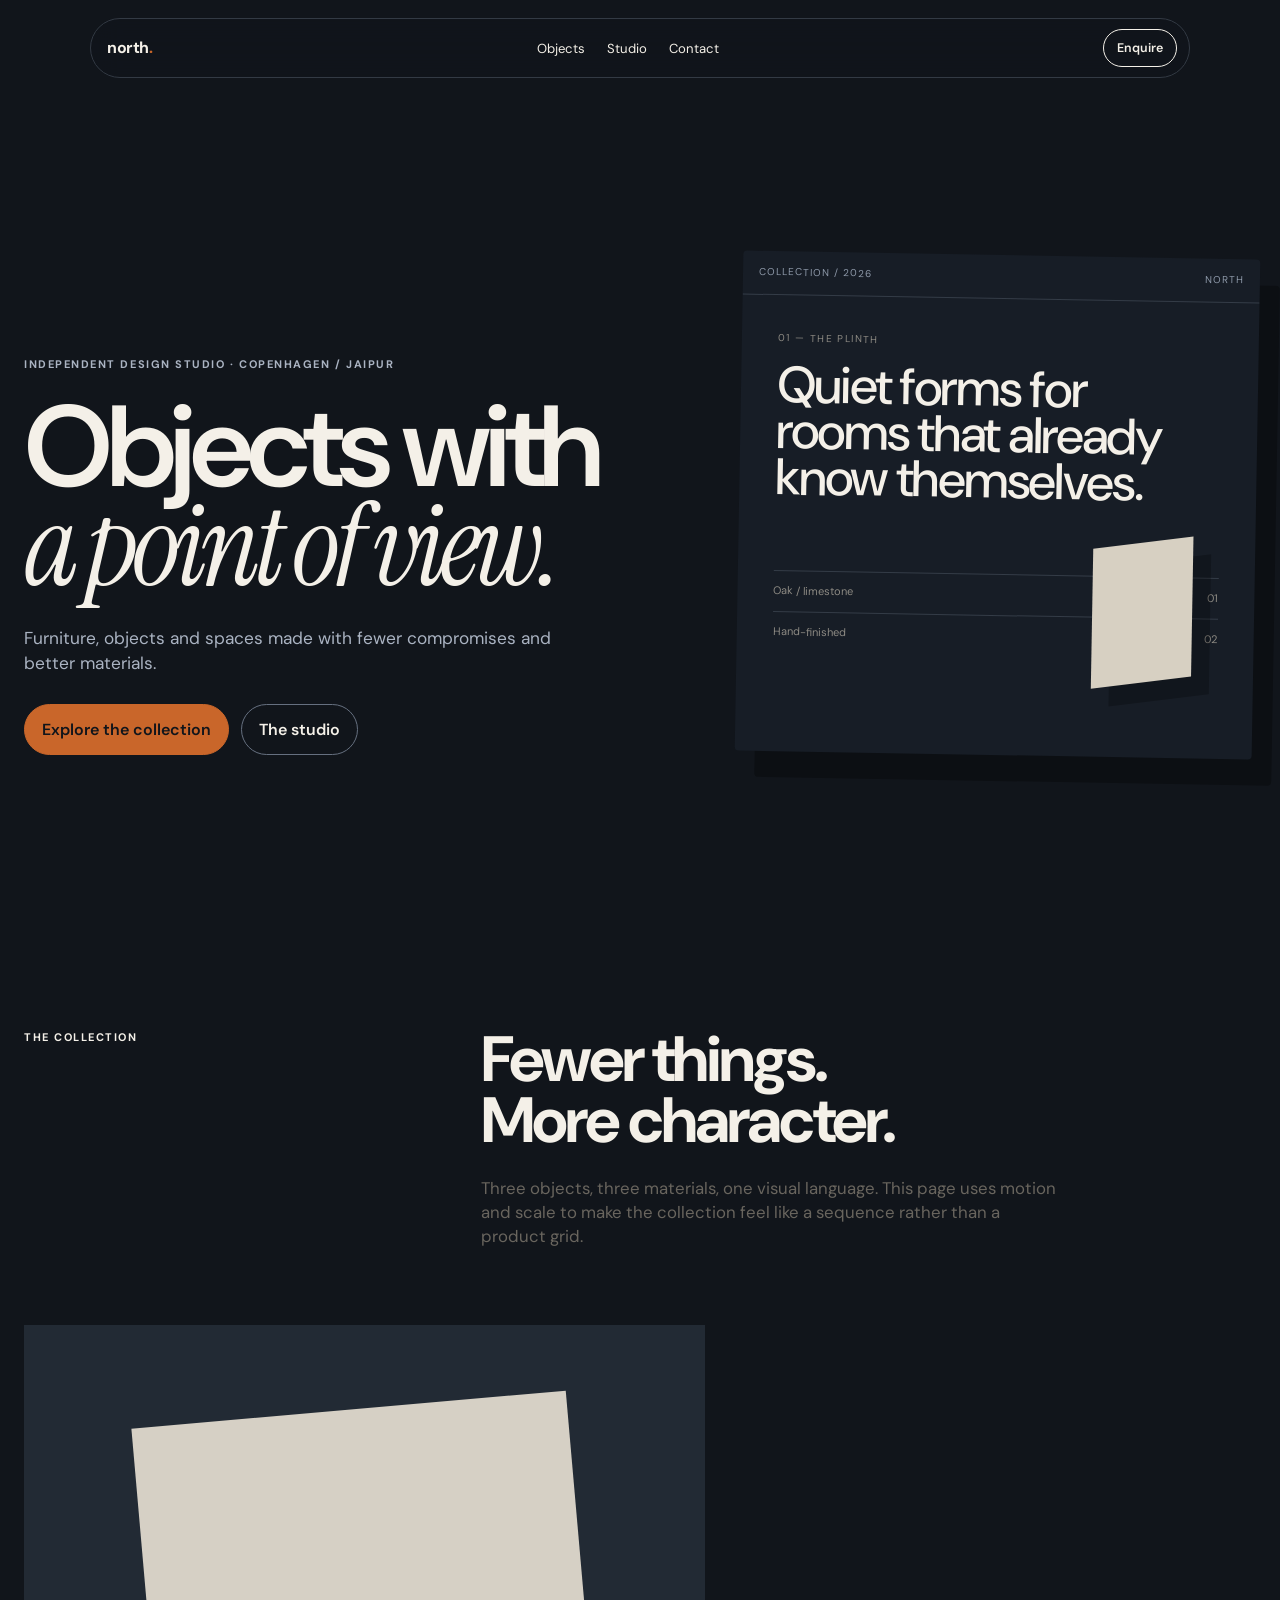
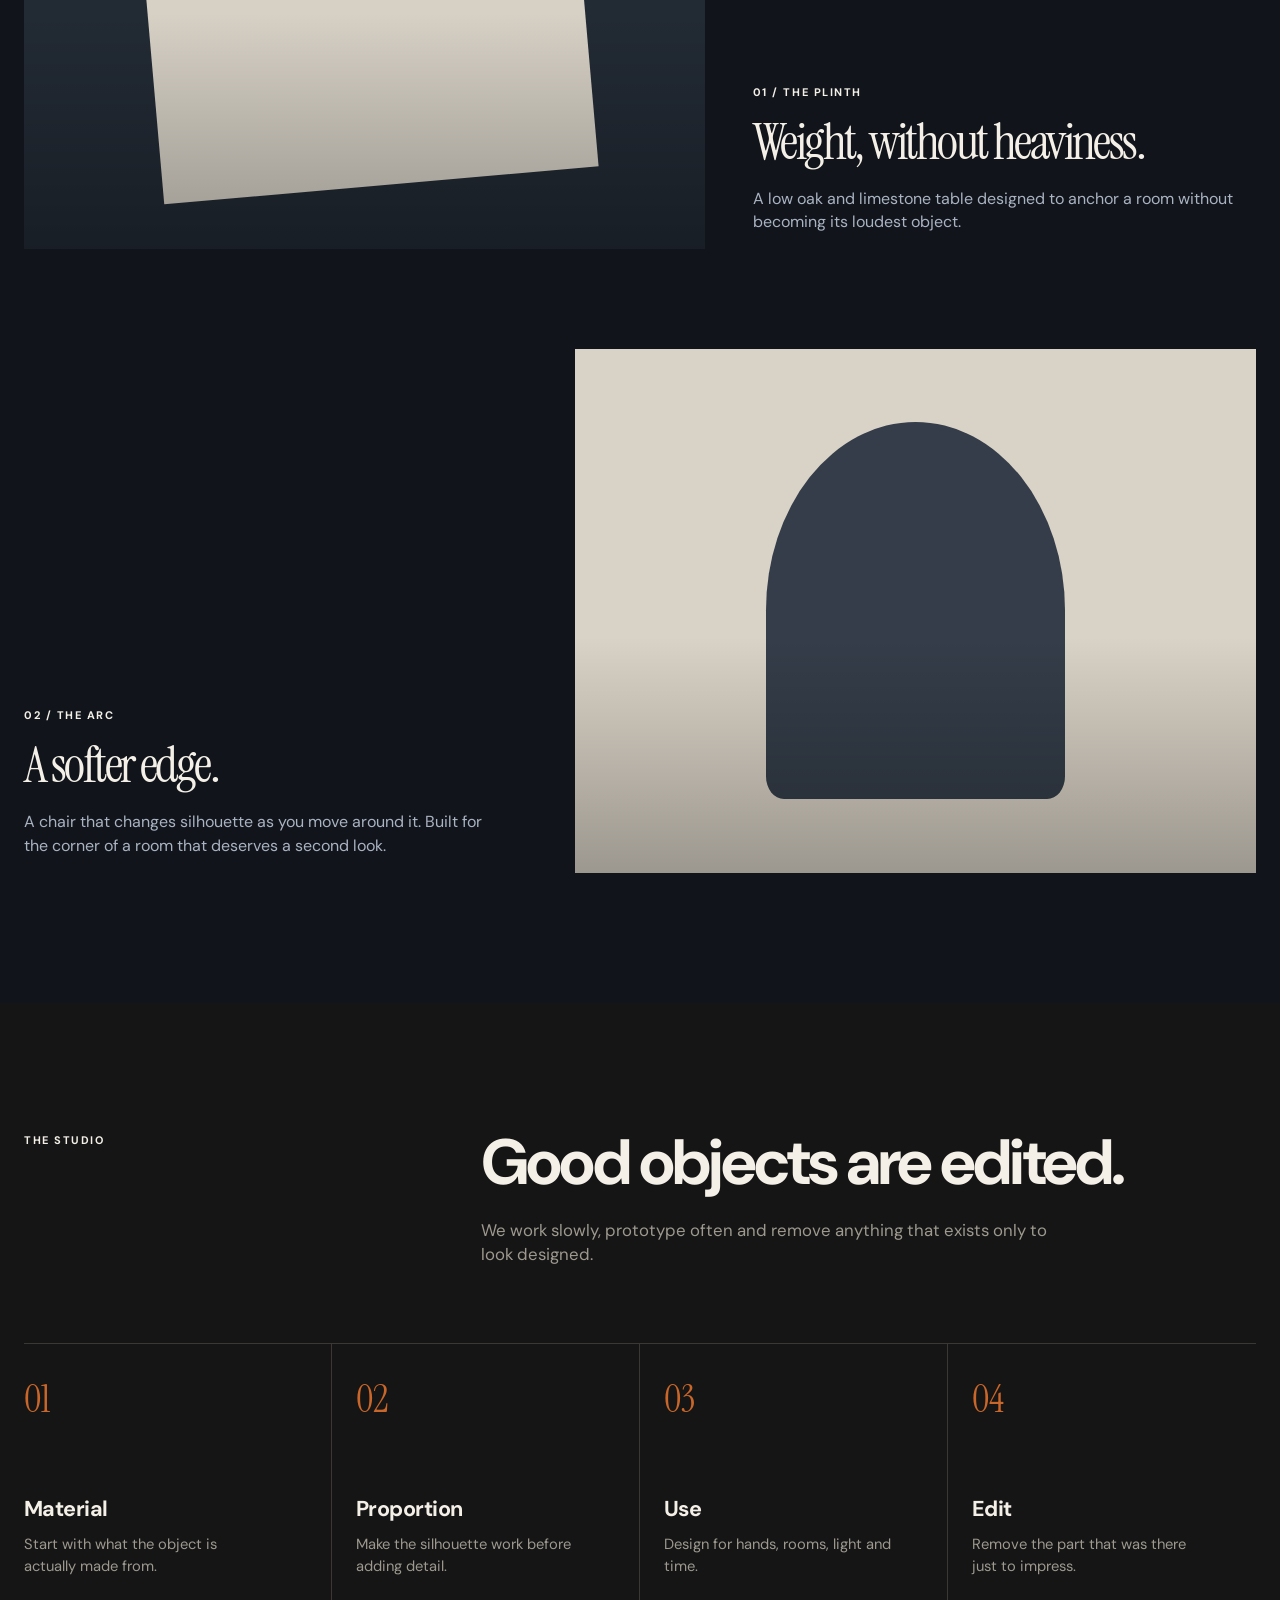
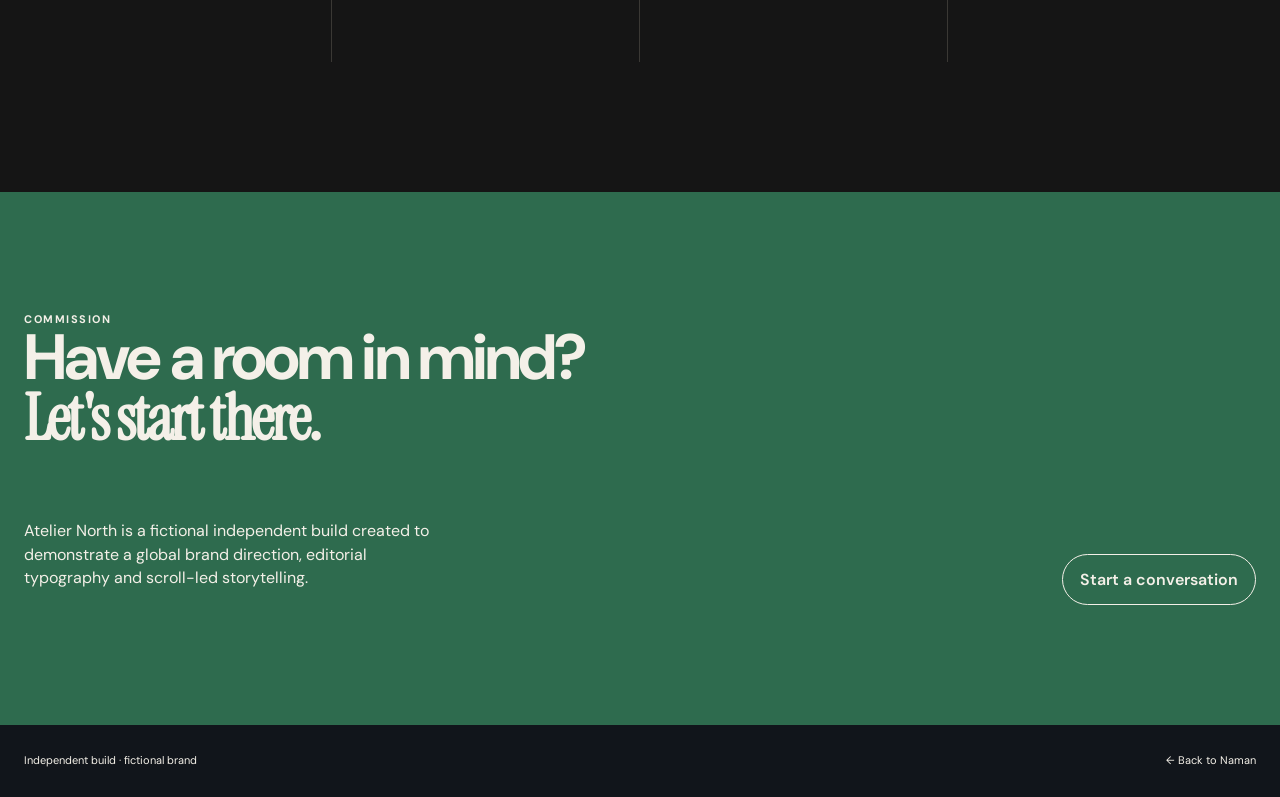
==== showcases/atelier-north/index.html @ ff025944 "Adopt portfolio v1; apply green/orange color system, focus styles; drop orb anti-pattern" ====
<!doctype html>
<html lang="en"><head><meta charset="utf-8"><meta name="viewport" content="width=device-width,initial-scale=1">
<title>Atelier North — Objects with a point of view.</title><link rel="stylesheet" href="../../assets/site.css"></head>
<body style="background:#11151b;color:#f4f0e8">
<nav class="nav" style="background:rgba(17,21,27,.78);border-color:#333a44;color:#f4f0e8"><a class="brand" href="../../">north<span style="color:#c9662a">.</span></a><div class="nav-links"><a href="#work">Objects</a><a href="#story">Studio</a><a href="#contact">Contact</a></div><a class="btn nav-cta" href="#contact" style="border-color:#f4f0e8">Enquire</a></nav>
<section class="hero" style="background:#11151b;min-height:100svh"><div class="container hero-grid"><div class="hero-copy reveal"><div class="eyebrow" style="color:#aab3c2">Independent design studio · Copenhagen / Jaipur</div><div class="display" style="margin-top:25px">Objects with<br><em class="serif">a point of view.</em></div><p style="color:#aab3c2">Furniture, objects and spaces made with fewer compromises and better materials.</p><div class="hero-actions"><a class="btn fill" href="#work" style="background:#c9662a;color:#11151b;border-color:#c9662a">Explore the collection</a><a class="btn" href="#story" style="border-color:#667080">The studio</a></div></div><div class="hero-art reveal" style="min-height:530px"><div class="art-frame" style="background:#171d26;transform:rotate(1deg);box-shadow:20px 26px 0 rgba(0,0,0,.3)"><div class="art-top" style="border-color:#343c47;color:#8e99a9"><span>collection / 2026</span><span>north</span></div><div class="art-main"><div class="tiny">01 — The Plinth</div><h3 style="font-weight:500">Quiet forms for rooms that already know themselves.</h3><div class="art-line" style="background:#343c47"></div><div class="art-row"><span>Oak / limestone</span><span>01</span></div><div class="art-line" style="background:#343c47"></div><div class="art-row"><span>Hand-finished</span><span>02</span></div></div><div style="position:absolute;right:12%;bottom:15%;width:100px;height:140px;background:#d7d0c2;transform:skewY(-8deg);box-shadow:18px 20px 0 rgba(0,0,0,.25)"></div></div></div></div></section>
<section id="work" class="section"><div class="container"><div class="section-head reveal"><div class="eyebrow">The collection</div><div><h2>Fewer things.<br>More character.</h2><p>Three objects, three materials, one visual language. This page uses motion and scale to make the collection feel like a sequence rather than a product grid.</p></div></div><div class="work-list"><div class="work reveal"><div class="work-visual" style="background:#222a34"><div style="position:absolute;left:18%;right:18%;top:16%;bottom:12%;background:#d6d0c5;transform:rotate(-5deg)"></div></div><div><div class="eyebrow">01 / THE PLINTH</div><div class="work-title serif" style="margin-top:18px">Weight, without heaviness.</div><p class="work-copy" style="color:#aab3c2;margin-top:22px">A low oak and limestone table designed to anchor a room without becoming its loudest object.</p></div></div><div class="work reveal"><div class="work-visual" style="background:#d9d2c6;order:2"><div style="position:absolute;left:28%;right:28%;top:14%;bottom:14%;background:#343d49;border-radius:50% 50% 6% 6%"></div></div><div><div class="eyebrow">02 / THE ARC</div><div class="work-title serif" style="margin-top:18px">A softer edge.</div><p class="work-copy" style="color:#aab3c2;margin-top:22px">A chair that changes silhouette as you move around it. Built for the corner of a room that deserves a second look.</p></div></div></div></div></section>
<section id="story" class="process"><div class="container"><div class="section-head reveal"><div class="eyebrow">The studio</div><div><h2>Good objects are edited.</h2><p>We work slowly, prototype often and remove anything that exists only to look designed.</p></div></div><div class="process-grid stagger"><div class="process-step"><div class="process-no">01</div><h3>Material</h3><p>Start with what the object is actually made from.</p></div><div class="process-step"><div class="process-no">02</div><h3>Proportion</h3><p>Make the silhouette work before adding detail.</p></div><div class="process-step"><div class="process-no">03</div><h3>Use</h3><p>Design for hands, rooms, light and time.</p></div><div class="process-step"><div class="process-no">04</div><h3>Edit</h3><p>Remove the part that was there just to impress.</p></div></div></div></section>
<section id="contact" class="contact" style="background:#2e6b4e"><div class="container"><div class="eyebrow">Commission</div><h2>Have a room in mind?<br><span class="serif">Let's start there.</span></h2><div class="contact-row"><p>Atelier North is a fictional independent build created to demonstrate a global brand direction, editorial typography and scroll-led storytelling.</p><a class="btn" href="mailto:studio@ateliernorth.example">Start a conversation</a></div></div></section>
<footer class="footer container"><span>Independent build · fictional brand</span><a href="../../">← Back to Naman</a></footer>
<script src="../../assets/site.js"></script></body></html>
---- assets/site.css ----
@import url('https://fonts.googleapis.com/css2?family=DM+Sans:wght@400;500;600;700&family=Instrument+Serif:ital@0;1&display=swap');

:root{
  --paper:#f4f0e8;
  --paper-2:#ebe5da;
  --ink:#151515;
  --muted:#69655e;
  --line:#cfc7b9;
  --accent:#2e6b4e;      /* green — primary accent */
  --accent-2:#c9662a;   /* orange — reserved for small, primary moments */
  
  
  --white:#fffdf8;
  --max:1240px;
  --ease:cubic-bezier(.22,1,.36,1);
}

*{box-sizing:border-box}
html{scroll-behavior:smooth}
body{margin:0;background:var(--paper);color:var(--ink);font-family:"DM Sans",system-ui,sans-serif;line-height:1.45}
body::selection{background:var(--ink);color:var(--paper)}
a{color:inherit;text-decoration:none}
img{max-width:100%;display:block}
button{font:inherit}
.container{width:min(calc(100% - 48px),var(--max));margin:auto}
.eyebrow{font-size:11px;letter-spacing:.14em;text-transform:uppercase;font-weight:700}
.serif{font-family:"Instrument Serif",Georgia,serif}
.display{font-size:clamp(4rem,9vw,9rem);line-height:.86;letter-spacing:-.055em;font-weight:600}
.display em{font-weight:400}
h1,h2,h3,p{margin-top:0}
h2{font-size:clamp(2.3rem,5vw,5rem);line-height:.95;letter-spacing:-.045em;margin-bottom:24px}
h3{font-size:1.35rem;line-height:1.05;letter-spacing:-.025em}
.muted{color:var(--muted)}
.small{font-size:.88rem}
.rule{height:1px;background:var(--line)}
.btn{display:inline-flex;align-items:center;gap:10px;padding:13px 17px;border:1px solid var(--ink);border-radius:999px;font-weight:600;transition:transform .35s var(--ease),background .35s,color .35s}
.btn:hover{transform:translateY(-3px);background:var(--ink);color:var(--paper)}
.btn.fill{background:var(--ink);color:var(--paper)}
.btn.fill:hover{background:var(--accent);border-color:var(--accent)}
.nav{position:fixed;z-index:50;top:18px;left:50%;transform:translateX(-50%);width:min(calc(100% - 32px),1100px);display:flex;align-items:center;justify-content:space-between;padding:10px 12px 10px 16px;background:rgba(244,240,232,.82);backdrop-filter:blur(14px);border:1px solid rgba(21,21,21,.12);border-radius:999px}
.brand{font-weight:700;letter-spacing:-.03em}
.brand span{color:var(--accent)}
.nav-links{display:flex;gap:22px;font-size:.82rem}
.nav-links a{position:relative}
.nav-links a::after{content:"";position:absolute;left:0;right:100%;bottom:-4px;height:1px;background:currentColor;transition:right .35s var(--ease)}
.nav-links a:hover::after{right:0}
.nav-cta{padding:9px 13px;font-size:.78rem}

.hero{min-height:100svh;display:grid;align-items:end;padding:150px 0 70px;position:relative;overflow:hidden}
.hero-grid{display:grid;grid-template-columns:1.05fr .95fr;gap:60px;align-items:end}
.hero-copy{max-width:790px}
.hero-kicker{display:flex;align-items:center;gap:10px;margin-bottom:26px}
.kicker-dot{width:8px;height:8px;border-radius:50%;background:var(--accent)}
.hero-copy p{max-width:560px;font-size:1.08rem;color:var(--muted);margin:30px 0 28px}
.hero-actions{display:flex;gap:12px;flex-wrap:wrap}
.hero-art{min-height:540px;position:relative}
.art-frame{position:absolute;inset:30px 0 0 40px;background:var(--ink);border-radius:4px;transform:rotate(2.5deg);overflow:hidden;box-shadow:18px 24px 0 rgba(21,21,21,.08)}
.art-frame::before{content:"";position:absolute;inset:0;background:linear-gradient(120deg,transparent 25%,rgba(255,255,255,.08) 45%,transparent 65%);transform:translateX(-100%);animation:sheen 7s infinite}
@keyframes sheen{45%,100%{transform:translateX(120%)}}
.art-top{height:44px;border-bottom:1px solid #383838;display:flex;align-items:center;justify-content:space-between;padding:0 16px;color:#bdb8ad;font-size:10px;letter-spacing:.1em;text-transform:uppercase}
.art-main{padding:36px}
.art-main .tiny{color:#8d8a83;font-size:10px;letter-spacing:.14em;text-transform:uppercase}
.art-main h3{color:#f4f0e8;font-size:clamp(2rem,4vw,4.2rem);line-height:.9;margin:16px 0 70px;max-width:460px}
.art-line{height:1px;background:#3a3936;margin:12px 0}
.art-row{display:flex;justify-content:space-between;color:#8d8a83;font-size:11px}
.art-note{position:absolute;left:-10px;bottom:10px;background:var(--accent-2);padding:14px 16px;font-size:11px;max-width:170px;transform:rotate(-4deg)}

.marquee{border-top:1px solid var(--line);border-bottom:1px solid var(--line);overflow:hidden;white-space:nowrap}
.marquee-track{display:inline-flex;gap:40px;padding:15px 0;animation:marquee 22s linear infinite}
.marquee strong{font-size:12px;letter-spacing:.1em;text-transform:uppercase}
.marquee i{font-family:"Instrument Serif";font-size:18px}
@keyframes marquee{to{transform:translateX(-50%)}}

.section{padding:130px 0}
.section-head{display:grid;grid-template-columns:.7fr 1.3fr;gap:40px;margin-bottom:60px}
.section-head p{max-width:580px;color:var(--muted);font-size:1.05rem}
.work-list{display:grid;gap:100px}
.work{display:grid;grid-template-columns:1.15fr .85fr;gap:48px;align-items:end}
.work:nth-child(even){grid-template-columns:.85fr 1.15fr}
.work:nth-child(even) .work-visual{order:2}
.work-visual{aspect-ratio:1.3/1;background:var(--ink);position:relative;overflow:hidden}
.work-visual.cafe{background:#d9c5a4}
.work-visual.atelier{background:#171c27}
.work-visual.lab{background:#0d0c0a}
.work-visual::after{content:"";position:absolute;inset:0;background:linear-gradient(to bottom,transparent 55%,rgba(0,0,0,.28))}
.work-meta{display:flex;justify-content:space-between;align-items:center;border-bottom:1px solid var(--line);padding-bottom:15px;margin-bottom:22px}
.work-title{font-size:clamp(2rem,4vw,4.2rem);line-height:.9;letter-spacing:-.05em}
.work-copy{max-width:480px;color:var(--muted)}
.work-tags{display:flex;gap:8px;flex-wrap:wrap;margin-top:25px}
.tag{border:1px solid var(--line);padding:7px 10px;font-size:11px;border-radius:999px}
.browser{position:absolute;inset:10% 8%;background:var(--white);box-shadow:20px 25px 0 rgba(0,0,0,.15);z-index:2}
.browser-top{height:30px;border-bottom:1px solid #d9d3c8;display:flex;align-items:center;gap:5px;padding:0 10px}
.browser-top b{width:5px;height:5px;border-radius:50%;background:#bbb}
.browser-body{padding:10%}
.cafe .browser-body{background:#efe5d3;height:100%;color:#2b241c}
.cafe .browser-body h4{font-family:"Instrument Serif";font-size:clamp(2.2rem,4vw,4.5rem);line-height:.8;max-width:300px;margin:0 0 30px}
.cafe-card-row{display:grid;grid-template-columns:repeat(3,1fr);gap:8px}
.cafe-card{height:90px;background:#c3a77d}
.atelier .browser{background:#0f1218;color:#f5f2ea}
.atelier .browser-body{height:100%;background:#0f1218}
.atelier .browser-body h4{font-size:clamp(2.2rem,4vw,4.5rem);line-height:.82;letter-spacing:-.06em;max-width:420px;margin:0 0 25px}
.atelier-shape{width:75px;height:75px;border-radius:50%;background:var(--accent-2);position:absolute;right:10%;top:18%}
.lab .browser{background:#141310;color:#f0e9dc}
.lab .browser-body{height:100%;background:#0d0c0a}
.kpi-row{display:grid;grid-template-columns:repeat(3,1fr);gap:8px}
.kpi{border:1px solid #2e2a24;padding:12px}.kpi b{display:block;font-size:20px}.kpi span{font:10px monospace;color:#9a9387}
.chart{height:90px;border-bottom:1px solid #2e2a24;position:relative;margin-top:15px}
.chart svg{width:100%;height:100%}

.process{background:var(--ink);color:var(--paper);padding:130px 0}
.process .section-head p,.process .muted{color:#9d998f}
.process-grid{display:grid;grid-template-columns:repeat(4,1fr);border-top:1px solid #3a3834}
.process-step{padding:28px 24px 70px 0;border-right:1px solid #3a3834}
.process-step:not(:first-child){padding-left:24px}
.process-step:last-child{border-right:0}
.process-no{font-family:"Instrument Serif";font-size:2.4rem;color:var(--accent-2);margin-bottom:70px}
.process-step h3{margin-bottom:14px}
.process-step p{color:#9d998f;font-size:.92rem;max-width:240px}

.services{display:grid;grid-template-columns:1fr 1fr;border-top:1px solid var(--line)}
.service{padding:28px 0 60px;border-bottom:1px solid var(--line)}
.service:nth-child(odd){padding-right:50px;border-right:1px solid var(--line)}
.service:nth-child(even){padding-left:50px}
.service-index{font-size:11px;letter-spacing:.1em;color:var(--muted);margin-bottom:70px}
.service h3{font-size:2rem;margin-bottom:12px}
.service p{max-width:460px;color:var(--muted)}

.about{display:grid;grid-template-columns:.8fr 1.2fr;gap:80px;align-items:start}
.about-note{font-family:"Instrument Serif";font-size:clamp(2rem,4vw,4rem);line-height:.95}
.pricing-line{margin-top:50px;padding:24px 0;border-top:1px solid var(--line);border-bottom:1px solid var(--line);display:flex;justify-content:space-between;gap:30px;align-items:center}
.price{font-size:clamp(2rem,4vw,3.5rem);letter-spacing:-.05em}

.contact{background:var(--accent);color:var(--paper);padding:120px 0}
.contact h2{max-width:900px}
.contact-row{display:flex;justify-content:space-between;align-items:end;gap:30px;margin-top:70px}
.contact-row p{max-width:430px}
.contact .btn{border-color:var(--paper)}
.contact .btn:hover{background:var(--paper);color:var(--accent)}

.footer{padding:28px 0;font-size:11px;display:flex;justify-content:space-between;gap:20px}

.reveal{opacity:0;transform:translateY(28px);transition:opacity .8s var(--ease),transform .8s var(--ease)}
.reveal.in{opacity:1;transform:none}
.stagger>*{opacity:0;transform:translateY(20px);transition:opacity .7s var(--ease),transform .7s var(--ease)}
.stagger.in>*{opacity:1;transform:none}
.stagger.in>*:nth-child(2){transition-delay:.08s}.stagger.in>*:nth-child(3){transition-delay:.16s}.stagger.in>*:nth-child(4){transition-delay:.24s}

@media (max-width:900px){
  .nav-links{display:none}
  .container{width:min(calc(100% - 30px),var(--max))}
  .hero{padding-top:120px}
  .hero-grid,.work,.work:nth-child(even),.section-head,.about{grid-template-columns:1fr;gap:40px}
  .hero-art{min-height:430px}
  .work:nth-child(even) .work-visual{order:initial}
  .process-grid{grid-template-columns:1fr 1fr}
  .process-step{border-bottom:1px solid #3a3834}
  .process-step:nth-child(2){border-right:0}
  .services{grid-template-columns:1fr}
  .service:nth-child(odd),.service:nth-child(even){padding:28px 0 50px;border-right:0}
  .contact-row{align-items:start;flex-direction:column}
}
@media (max-width:600px){
  .display{font-size:clamp(3.6rem,17vw,6rem)}
  .section,.process,.contact{padding:90px 0}
  .hero-art{min-height:350px}
  .art-main{padding:24px}.art-main h3{margin-bottom:50px}
  .work-list{gap:75px}
  .process-grid{grid-template-columns:1fr}
  .process-step,.process-step:not(:first-child){padding:22px 0 45px;border-right:0}
  .process-no{margin-bottom:45px}
  .pricing-line{align-items:start;flex-direction:column}
  .footer{flex-direction:column}
}
@media (prefers-reduced-motion:reduce){
  html{scroll-behavior:auto}
  *,*::before,*::after{animation-duration:.01ms!important;animation-iteration-count:1!important;transition-duration:.01ms!important}
  .reveal,.stagger>*{opacity:1;transform:none}
}

/* Accessibility — keyboard visibility (WCAG 2.2 focus appearance) */
:focus-visible{outline:2px solid var(--accent);outline-offset:3px;border-radius:2px}
.contact :focus-visible,.btn.fill:focus-visible{outline-color:var(--paper)}
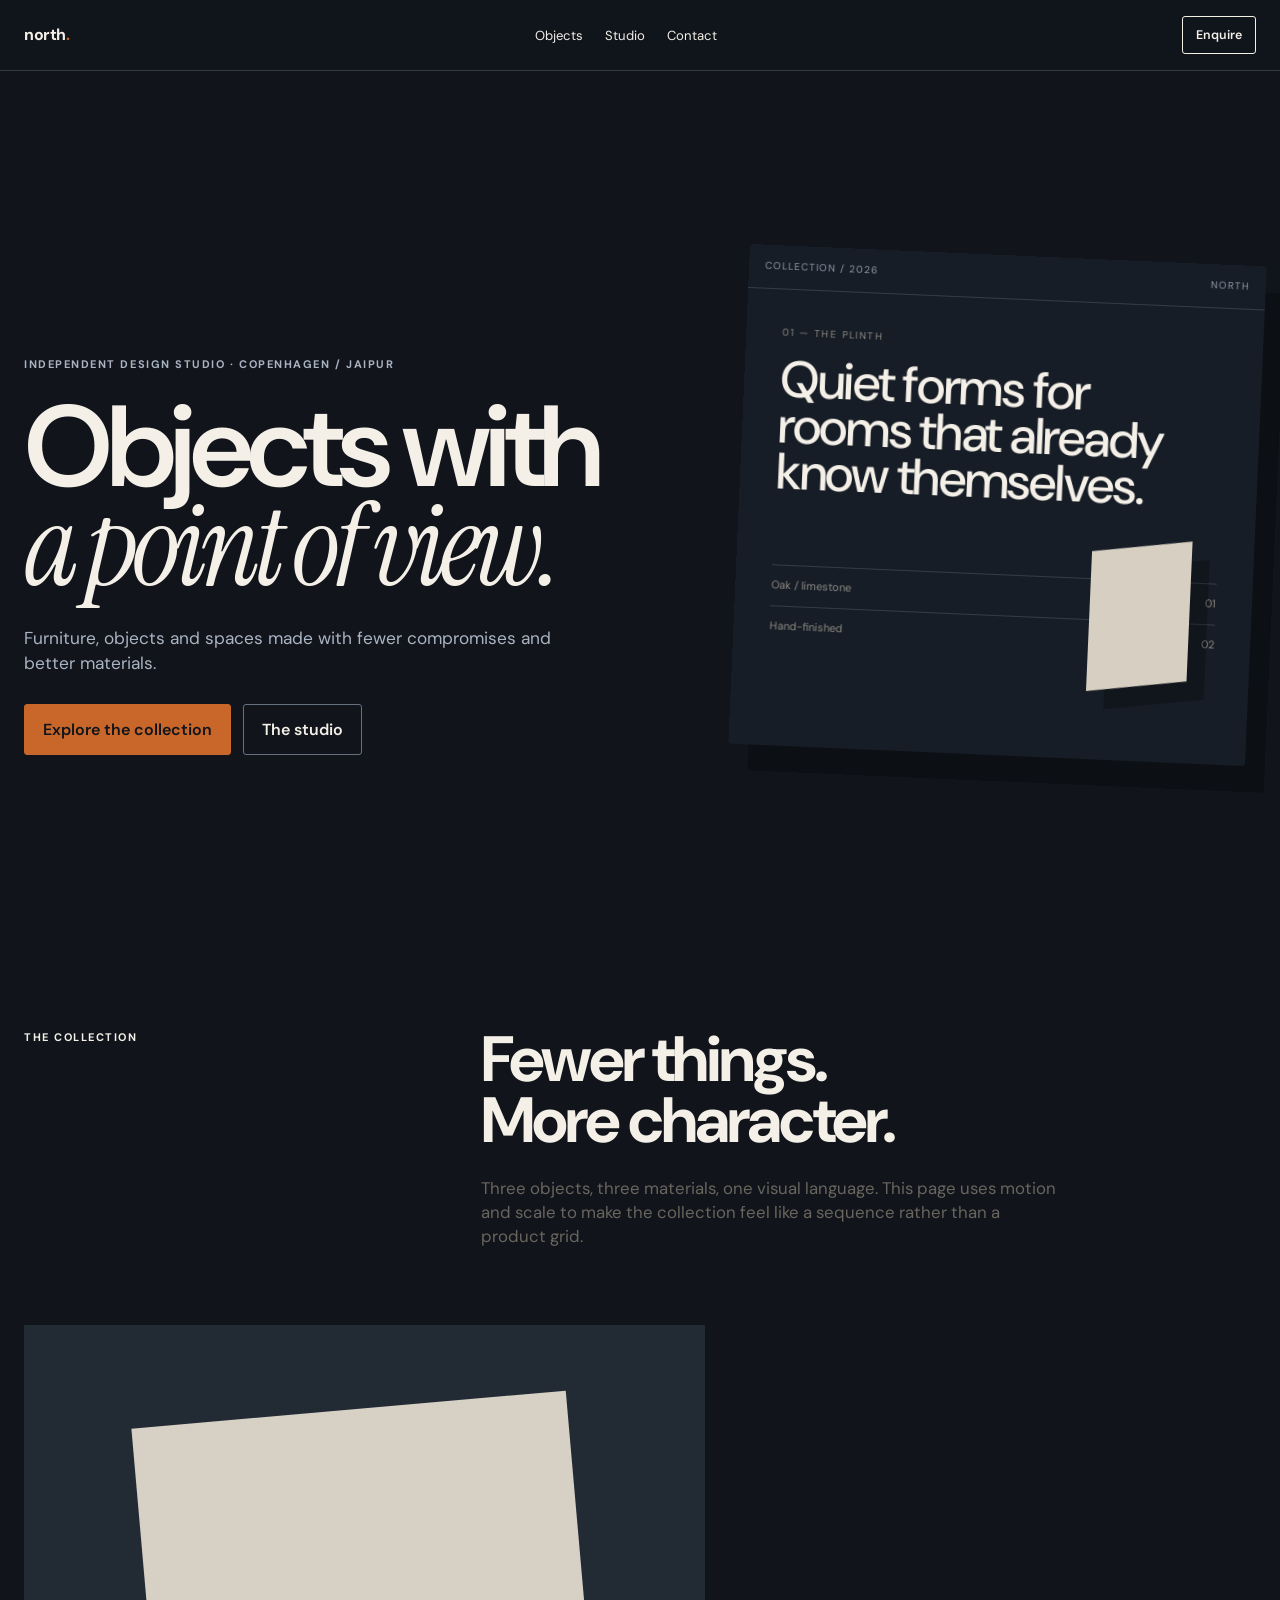
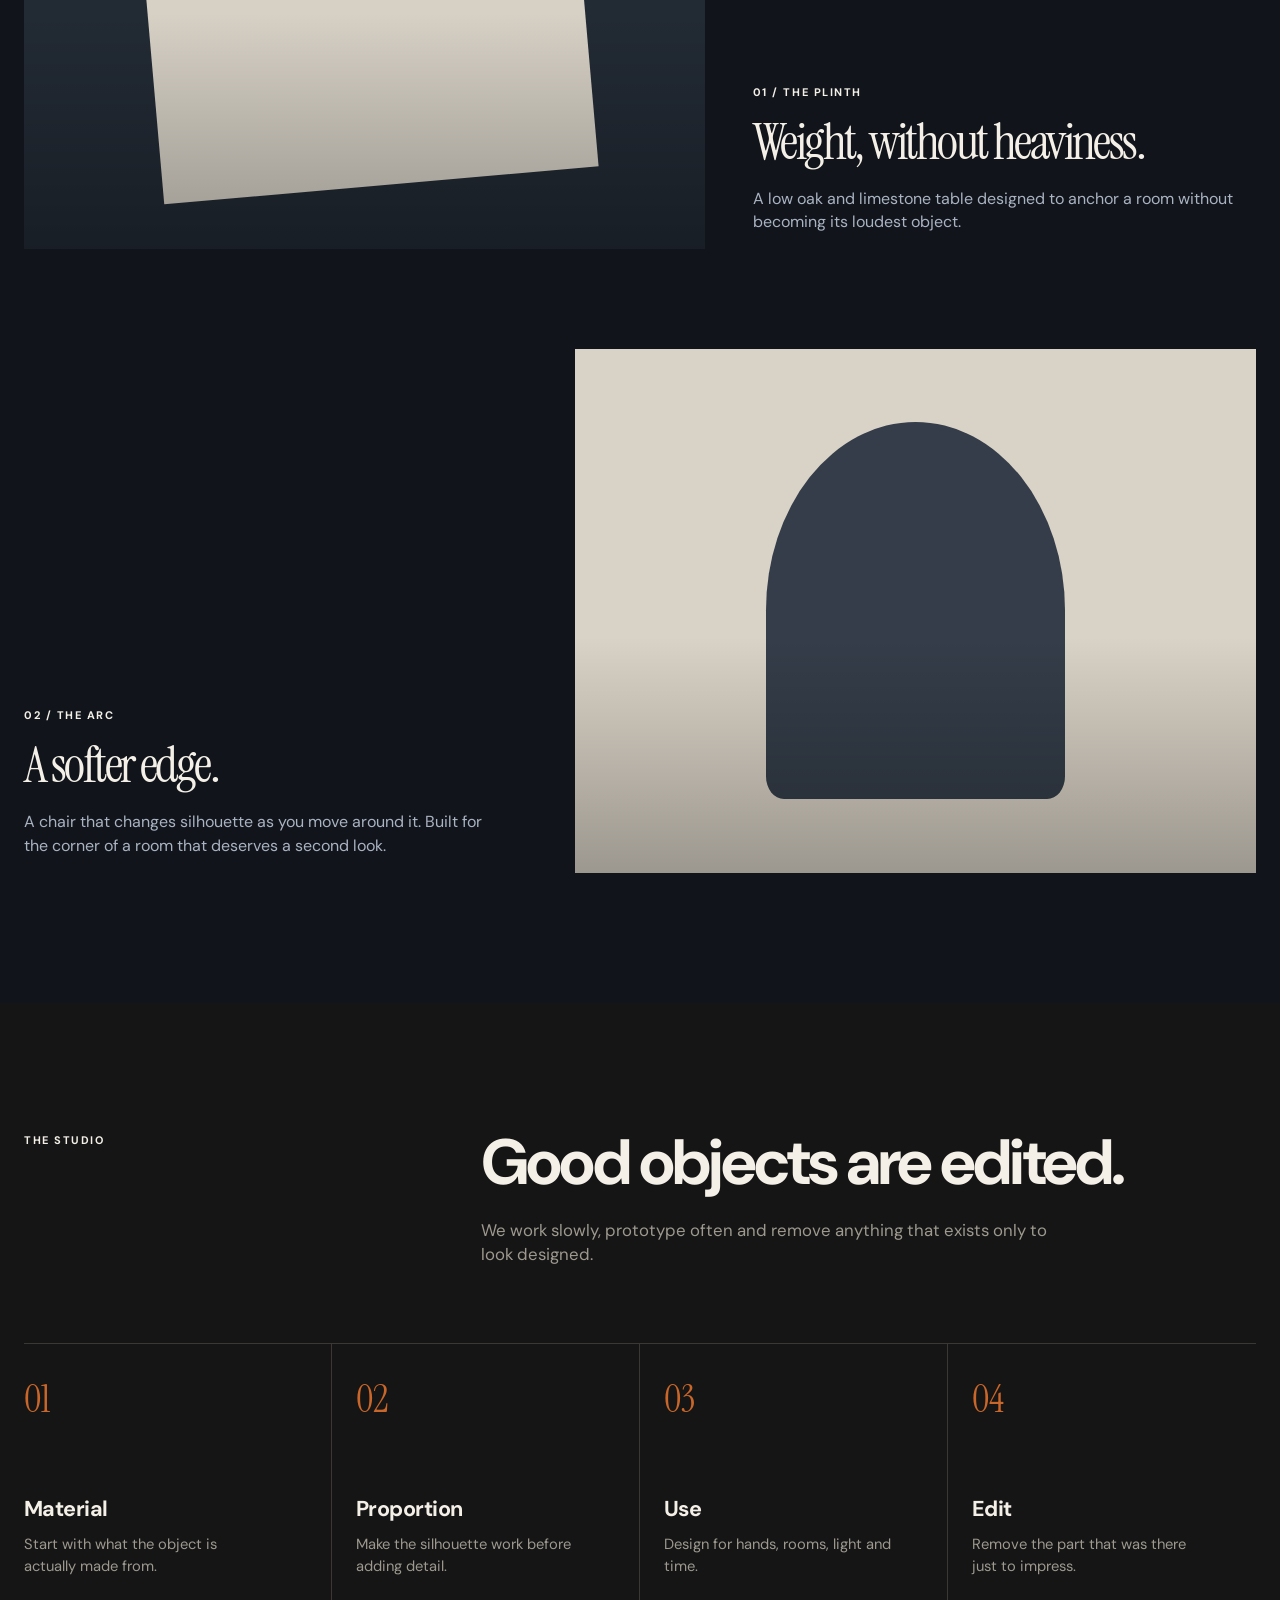
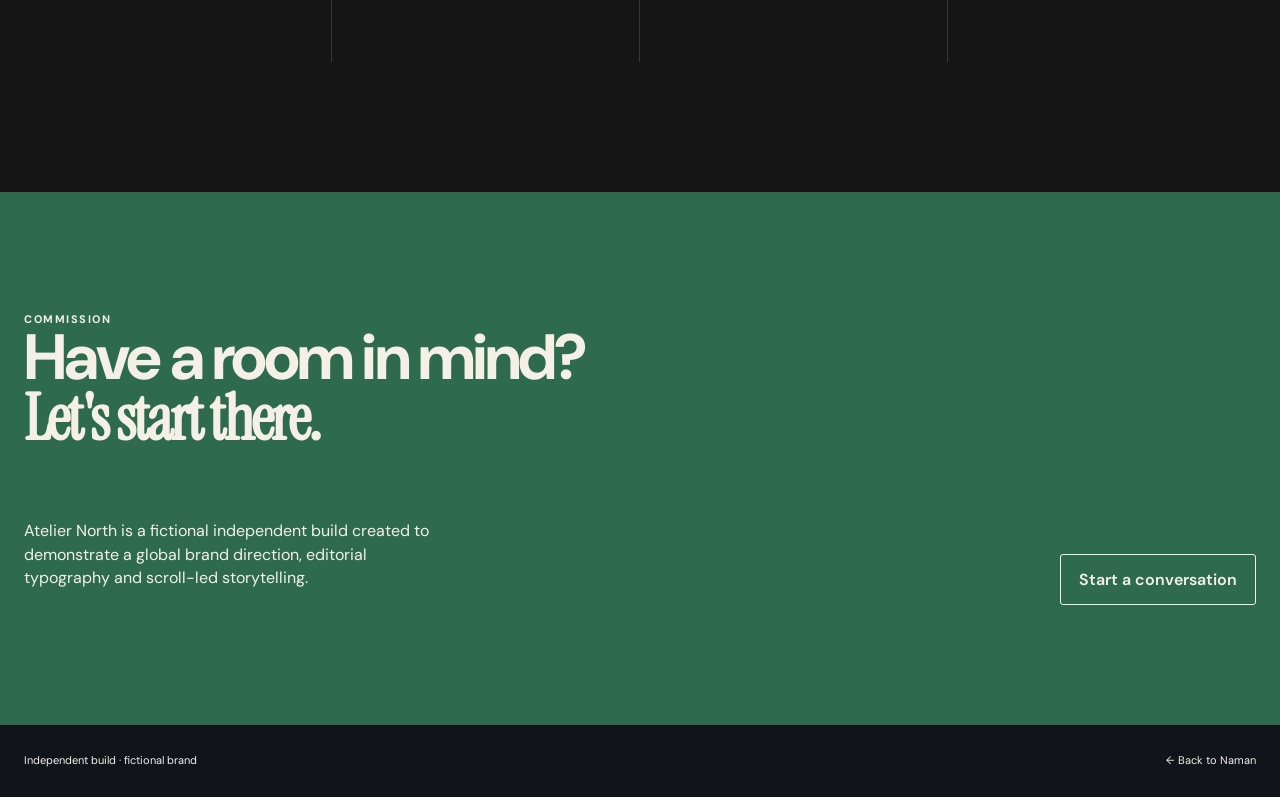
==== commit 912e0943: "Art-direction pass: solid masthead nav, sharp buttons, static orientation strip; scroll-driven motio" ====
--- a/showcases/atelier-north/index.html
+++ b/showcases/atelier-north/index.html
@@ -2,7 +2,7 @@
 <html lang="en"><head><meta charset="utf-8"><meta name="viewport" content="width=device-width,initial-scale=1">
 <title>Atelier North — Objects with a point of view.</title><link rel="stylesheet" href="../../assets/site.css"></head>
 <body style="background:#11151b;color:#f4f0e8">
-<nav class="nav" style="background:rgba(17,21,27,.78);border-color:#333a44;color:#f4f0e8"><a class="brand" href="../../">north<span style="color:#c9662a">.</span></a><div class="nav-links"><a href="#work">Objects</a><a href="#story">Studio</a><a href="#contact">Contact</a></div><a class="btn nav-cta" href="#contact" style="border-color:#f4f0e8">Enquire</a></nav>
+<nav class="nav" style="background:rgba(17,21,27,.78);border-color:#333a44;color:#f4f0e8"><div class="container nav-inner"><a class="brand" href="../../">north<span style="color:#c9662a">.</span></a><div class="nav-links"><a href="#work">Objects</a><a href="#story">Studio</a><a href="#contact">Contact</a></div><a class="btn nav-cta" href="#contact" style="border-color:#f4f0e8">Enquire</a></div></nav>
 <section class="hero" style="background:#11151b;min-height:100svh"><div class="container hero-grid"><div class="hero-copy reveal"><div class="eyebrow" style="color:#aab3c2">Independent design studio · Copenhagen / Jaipur</div><div class="display" style="margin-top:25px">Objects with<br><em class="serif">a point of view.</em></div><p style="color:#aab3c2">Furniture, objects and spaces made with fewer compromises and better materials.</p><div class="hero-actions"><a class="btn fill" href="#work" style="background:#c9662a;color:#11151b;border-color:#c9662a">Explore the collection</a><a class="btn" href="#story" style="border-color:#667080">The studio</a></div></div><div class="hero-art reveal" style="min-height:530px"><div class="art-frame" style="background:#171d26;transform:rotate(1deg);box-shadow:20px 26px 0 rgba(0,0,0,.3)"><div class="art-top" style="border-color:#343c47;color:#8e99a9"><span>collection / 2026</span><span>north</span></div><div class="art-main"><div class="tiny">01 — The Plinth</div><h3 style="font-weight:500">Quiet forms for rooms that already know themselves.</h3><div class="art-line" style="background:#343c47"></div><div class="art-row"><span>Oak / limestone</span><span>01</span></div><div class="art-line" style="background:#343c47"></div><div class="art-row"><span>Hand-finished</span><span>02</span></div></div><div style="position:absolute;right:12%;bottom:15%;width:100px;height:140px;background:#d7d0c2;transform:skewY(-8deg);box-shadow:18px 20px 0 rgba(0,0,0,.25)"></div></div></div></div></section>
 <section id="work" class="section"><div class="container"><div class="section-head reveal"><div class="eyebrow">The collection</div><div><h2>Fewer things.<br>More character.</h2><p>Three objects, three materials, one visual language. This page uses motion and scale to make the collection feel like a sequence rather than a product grid.</p></div></div><div class="work-list"><div class="work reveal"><div class="work-visual" style="background:#222a34"><div style="position:absolute;left:18%;right:18%;top:16%;bottom:12%;background:#d6d0c5;transform:rotate(-5deg)"></div></div><div><div class="eyebrow">01 / THE PLINTH</div><div class="work-title serif" style="margin-top:18px">Weight, without heaviness.</div><p class="work-copy" style="color:#aab3c2;margin-top:22px">A low oak and limestone table designed to anchor a room without becoming its loudest object.</p></div></div><div class="work reveal"><div class="work-visual" style="background:#d9d2c6;order:2"><div style="position:absolute;left:28%;right:28%;top:14%;bottom:14%;background:#343d49;border-radius:50% 50% 6% 6%"></div></div><div><div class="eyebrow">02 / THE ARC</div><div class="work-title serif" style="margin-top:18px">A softer edge.</div><p class="work-copy" style="color:#aab3c2;margin-top:22px">A chair that changes silhouette as you move around it. Built for the corner of a room that deserves a second look.</p></div></div></div></div></section>
 <section id="story" class="process"><div class="container"><div class="section-head reveal"><div class="eyebrow">The studio</div><div><h2>Good objects are edited.</h2><p>We work slowly, prototype often and remove anything that exists only to look designed.</p></div></div><div class="process-grid stagger"><div class="process-step"><div class="process-no">01</div><h3>Material</h3><p>Start with what the object is actually made from.</p></div><div class="process-step"><div class="process-no">02</div><h3>Proportion</h3><p>Make the silhouette work before adding detail.</p></div><div class="process-step"><div class="process-no">03</div><h3>Use</h3><p>Design for hands, rooms, light and time.</p></div><div class="process-step"><div class="process-no">04</div><h3>Edit</h3><p>Remove the part that was there just to impress.</p></div></div></div></section>
--- a/assets/site.css
+++ b/assets/site.css
@@ -34,11 +34,13 @@
 .muted{color:var(--muted)}
 .small{font-size:.88rem}
 .rule{height:1px;background:var(--line)}
-.btn{display:inline-flex;align-items:center;gap:10px;padding:13px 17px;border:1px solid var(--ink);border-radius:999px;font-weight:600;transition:transform .35s var(--ease),background .35s,color .35s}
-.btn:hover{transform:translateY(-3px);background:var(--ink);color:var(--paper)}
+.btn{display:inline-flex;align-items:center;gap:10px;padding:13px 18px;border:1px solid var(--ink);border-radius:3px;font-weight:600;transition:transform .35s var(--ease),background .35s,color .35s}
+.btn:hover{transform:translateY(-2px);background:var(--ink);color:var(--paper)}
 .btn.fill{background:var(--ink);color:var(--paper)}
 .btn.fill:hover{background:var(--accent);border-color:var(--accent)}
-.nav{position:fixed;z-index:50;top:18px;left:50%;transform:translateX(-50%);width:min(calc(100% - 32px),1100px);display:flex;align-items:center;justify-content:space-between;padding:10px 12px 10px 16px;background:rgba(244,240,232,.82);backdrop-filter:blur(14px);border:1px solid rgba(21,21,21,.12);border-radius:999px}
+.nav{position:fixed;z-index:50;top:0;left:0;right:0;background:var(--paper);border-bottom:1px solid transparent;transition:border-color .4s var(--ease)}
+.nav.scrolled{border-bottom-color:var(--line)}
+.nav-inner{display:flex;align-items:center;justify-content:space-between;padding:16px 0}
 .brand{font-weight:700;letter-spacing:-.03em}
 .brand span{color:var(--accent)}
 .nav-links{display:flex;gap:22px;font-size:.82rem}
@@ -47,17 +49,21 @@
 .nav-links a:hover::after{right:0}
 .nav-cta{padding:9px 13px;font-size:.78rem}
 
+.progress{position:fixed;top:0;left:0;height:2px;width:0;background:var(--accent);z-index:60}
+
 .hero{min-height:100svh;display:grid;align-items:end;padding:150px 0 70px;position:relative;overflow:hidden}
 .hero-grid{display:grid;grid-template-columns:1.05fr .95fr;gap:60px;align-items:end}
 .hero-copy{max-width:790px}
+/* staged entrance: each hero element arrives in reading order */
+.hero-copy>*{opacity:0;transform:translateY(26px);transition:opacity .9s var(--ease),transform .9s var(--ease)}
+.hero-copy.in>*{opacity:1;transform:none}
+.hero-copy.in>*:nth-child(2){transition-delay:.1s}.hero-copy.in>*:nth-child(3){transition-delay:.2s}.hero-copy.in>*:nth-child(4){transition-delay:.3s}
 .hero-kicker{display:flex;align-items:center;gap:10px;margin-bottom:26px}
 .kicker-dot{width:8px;height:8px;border-radius:50%;background:var(--accent)}
 .hero-copy p{max-width:560px;font-size:1.08rem;color:var(--muted);margin:30px 0 28px}
 .hero-actions{display:flex;gap:12px;flex-wrap:wrap}
 .hero-art{min-height:540px;position:relative}
-.art-frame{position:absolute;inset:30px 0 0 40px;background:var(--ink);border-radius:4px;transform:rotate(2.5deg);overflow:hidden;box-shadow:18px 24px 0 rgba(21,21,21,.08)}
-.art-frame::before{content:"";position:absolute;inset:0;background:linear-gradient(120deg,transparent 25%,rgba(255,255,255,.08) 45%,transparent 65%);transform:translateX(-100%);animation:sheen 7s infinite}
-@keyframes sheen{45%,100%{transform:translateX(120%)}}
+.art-frame{position:absolute;inset:30px 0 0 40px;background:var(--ink);border-radius:4px;transform:rotate(2.5deg);overflow:hidden;box-shadow:18px 24px 0 rgba(21,21,21,.08);will-change:transform}
 .art-top{height:44px;border-bottom:1px solid #383838;display:flex;align-items:center;justify-content:space-between;padding:0 16px;color:#bdb8ad;font-size:10px;letter-spacing:.1em;text-transform:uppercase}
 .art-main{padding:36px}
 .art-main .tiny{color:#8d8a83;font-size:10px;letter-spacing:.14em;text-transform:uppercase}
@@ -66,16 +72,20 @@
 .art-row{display:flex;justify-content:space-between;color:#8d8a83;font-size:11px}
 .art-note{position:absolute;left:-10px;bottom:10px;background:var(--accent-2);padding:14px 16px;font-size:11px;max-width:170px;transform:rotate(-4deg)}
 
-.marquee{border-top:1px solid var(--line);border-bottom:1px solid var(--line);overflow:hidden;white-space:nowrap}
-.marquee-track{display:inline-flex;gap:40px;padding:15px 0;animation:marquee 22s linear infinite}
-.marquee strong{font-size:12px;letter-spacing:.1em;text-transform:uppercase}
-.marquee i{font-family:"Instrument Serif";font-size:18px}
-@keyframes marquee{to{transform:translateX(-50%)}}
+/* orientation strip: what this site demonstrates — static, informational */
+.statement{border-top:1px solid var(--line);border-bottom:1px solid var(--line)}
+.statement-track{display:grid;grid-template-columns:repeat(4,1fr)}
+.statement-track span{padding:16px 0;font-size:11px;letter-spacing:.12em;text-transform:uppercase;font-weight:700;color:var(--muted)}
+.statement-track span b{color:var(--accent);font-weight:700;margin-right:8px}
 
 .section{padding:130px 0}
+section[id],.process,.contact{scroll-margin-top:80px}
 .section-head{display:grid;grid-template-columns:.7fr 1.3fr;gap:40px;margin-bottom:60px}
 .section-head p{max-width:580px;color:var(--muted);font-size:1.05rem}
 .work-list{display:grid;gap:100px}
+/* scroll choreography: frames settle from a slight tilt as they enter */
+.work .work-visual{opacity:0;transform:translateY(46px) rotate(1.4deg);transition:opacity 1s var(--ease),transform 1s var(--ease)}
+.work.in .work-visual{opacity:1;transform:none}
 .work{display:grid;grid-template-columns:1.15fr .85fr;gap:48px;align-items:end}
 .work:nth-child(even){grid-template-columns:.85fr 1.15fr}
 .work:nth-child(even) .work-visual{order:2}
@@ -88,7 +98,7 @@
 .work-title{font-size:clamp(2rem,4vw,4.2rem);line-height:.9;letter-spacing:-.05em}
 .work-copy{max-width:480px;color:var(--muted)}
 .work-tags{display:flex;gap:8px;flex-wrap:wrap;margin-top:25px}
-.tag{border:1px solid var(--line);padding:7px 10px;font-size:11px;border-radius:999px}
+.tag{border:1px solid var(--line);padding:7px 10px;font-size:11px;border-radius:3px}
 .browser{position:absolute;inset:10% 8%;background:var(--white);box-shadow:20px 25px 0 rgba(0,0,0,.15);z-index:2}
 .browser-top{height:30px;border-bottom:1px solid #d9d3c8;display:flex;align-items:center;gap:5px;padding:0 10px}
 .browser-top b{width:5px;height:5px;border-radius:50%;background:#bbb}
@@ -110,7 +120,9 @@
 
 .process{background:var(--ink);color:var(--paper);padding:130px 0}
 .process .section-head p,.process .muted{color:#9d998f}
-.process-grid{display:grid;grid-template-columns:repeat(4,1fr);border-top:1px solid #3a3834}
+.process-grid{display:grid;grid-template-columns:repeat(4,1fr);position:relative;padding-top:1px}
+.process-grid::before{content:"";position:absolute;top:0;left:0;right:0;height:1px;background:#3a3834;transform:scaleX(0);transform-origin:left;transition:transform 1.4s var(--ease) .1s}
+.process-grid.in::before{transform:scaleX(1)}
 .process-step{padding:28px 24px 70px 0;border-right:1px solid #3a3834}
 .process-step:not(:first-child){padding-left:24px}
 .process-step:last-child{border-right:0}
@@ -153,6 +165,8 @@
   .hero-grid,.work,.work:nth-child(even),.section-head,.about{grid-template-columns:1fr;gap:40px}
   .hero-art{min-height:430px}
   .work:nth-child(even) .work-visual{order:initial}
+  .statement-track{grid-template-columns:1fr 1fr}
+  .statement-track span{padding:12px 0;border-bottom:1px solid var(--line)}
   .process-grid{grid-template-columns:1fr 1fr}
   .process-step{border-bottom:1px solid #3a3834}
   .process-step:nth-child(2){border-right:0}
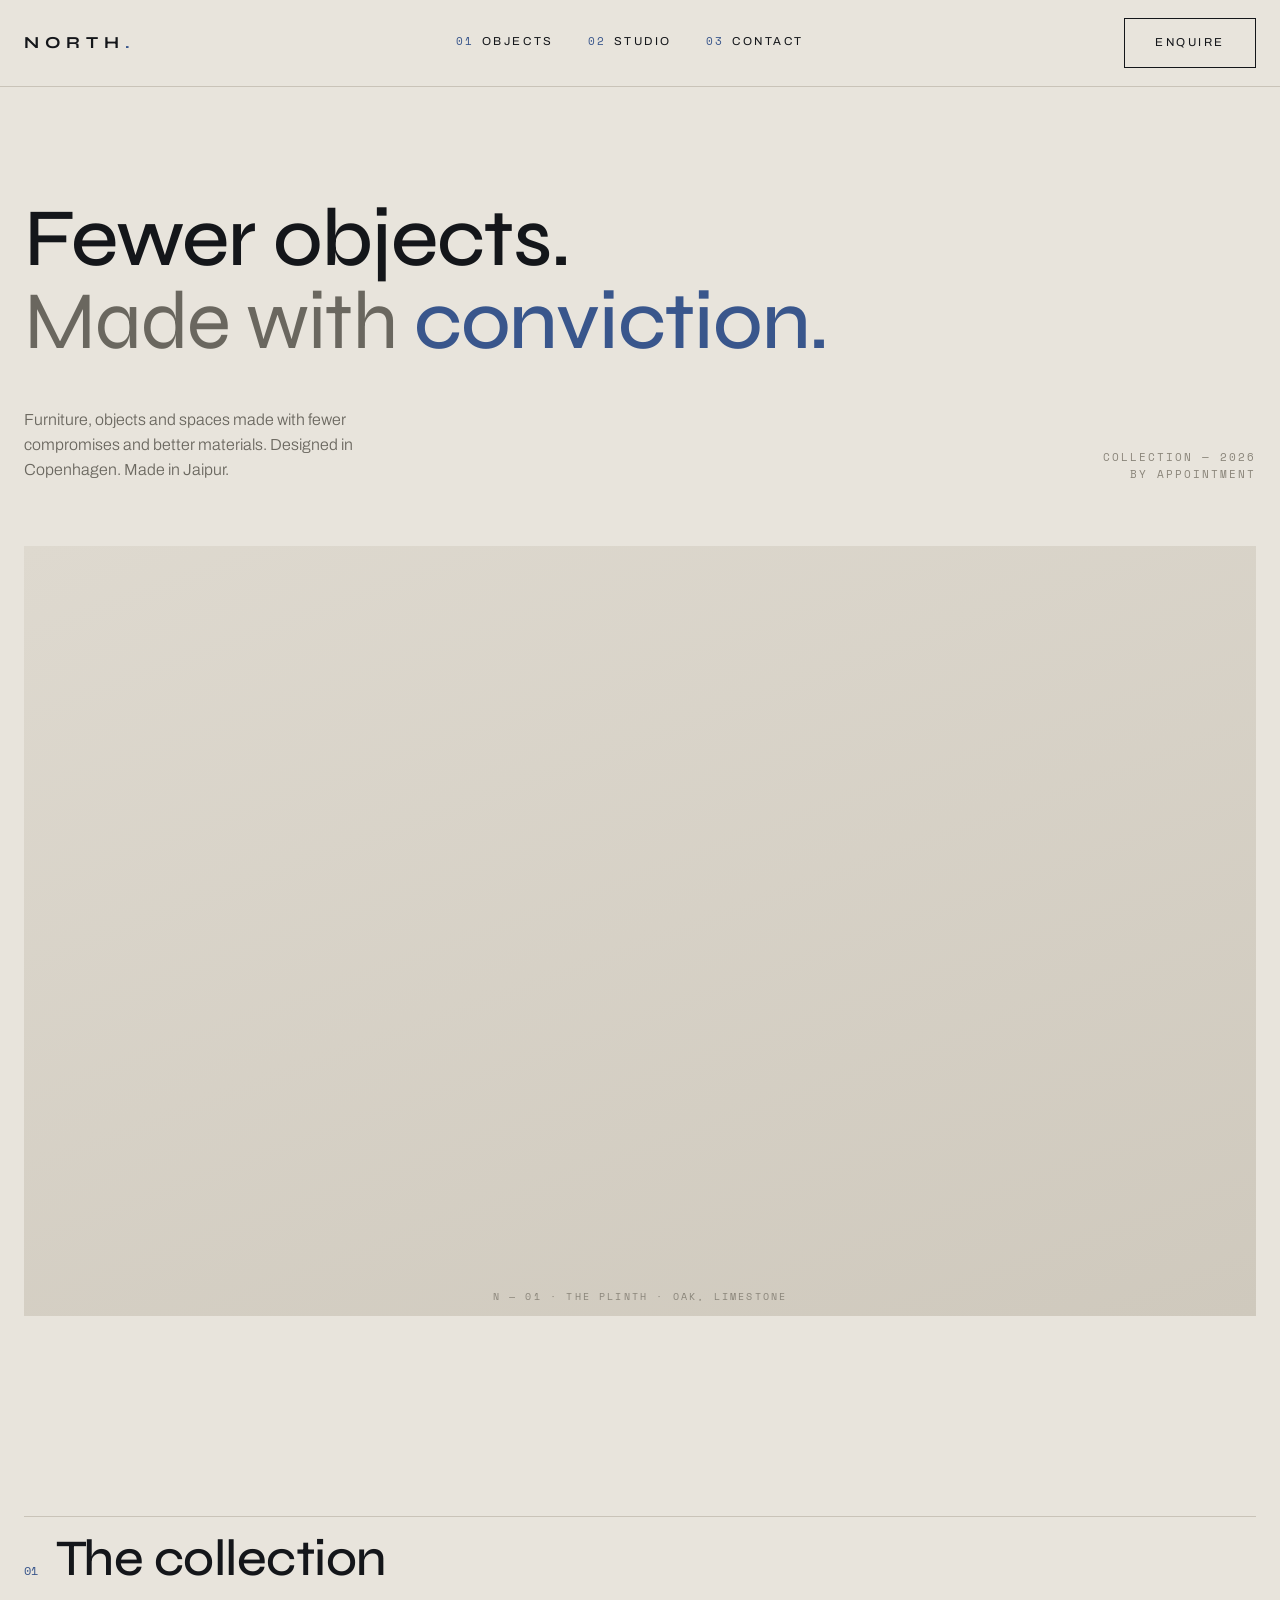
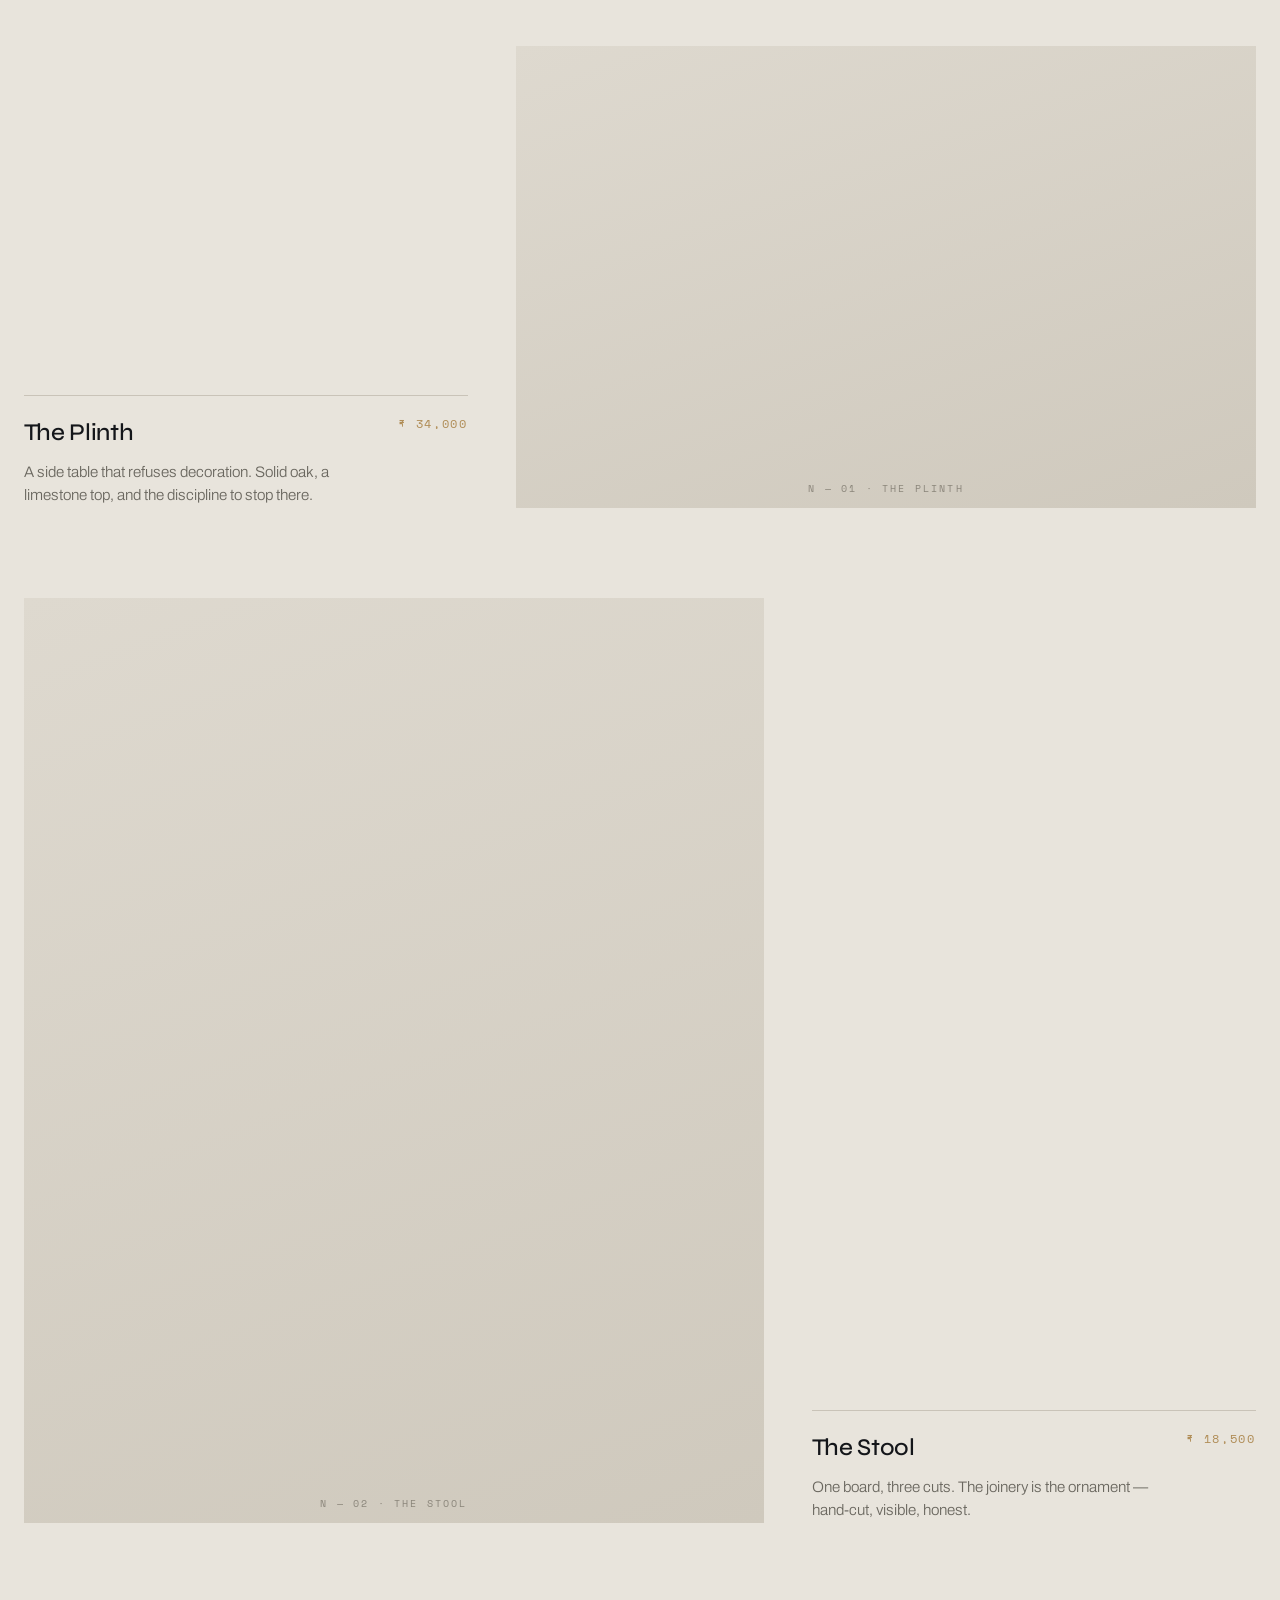
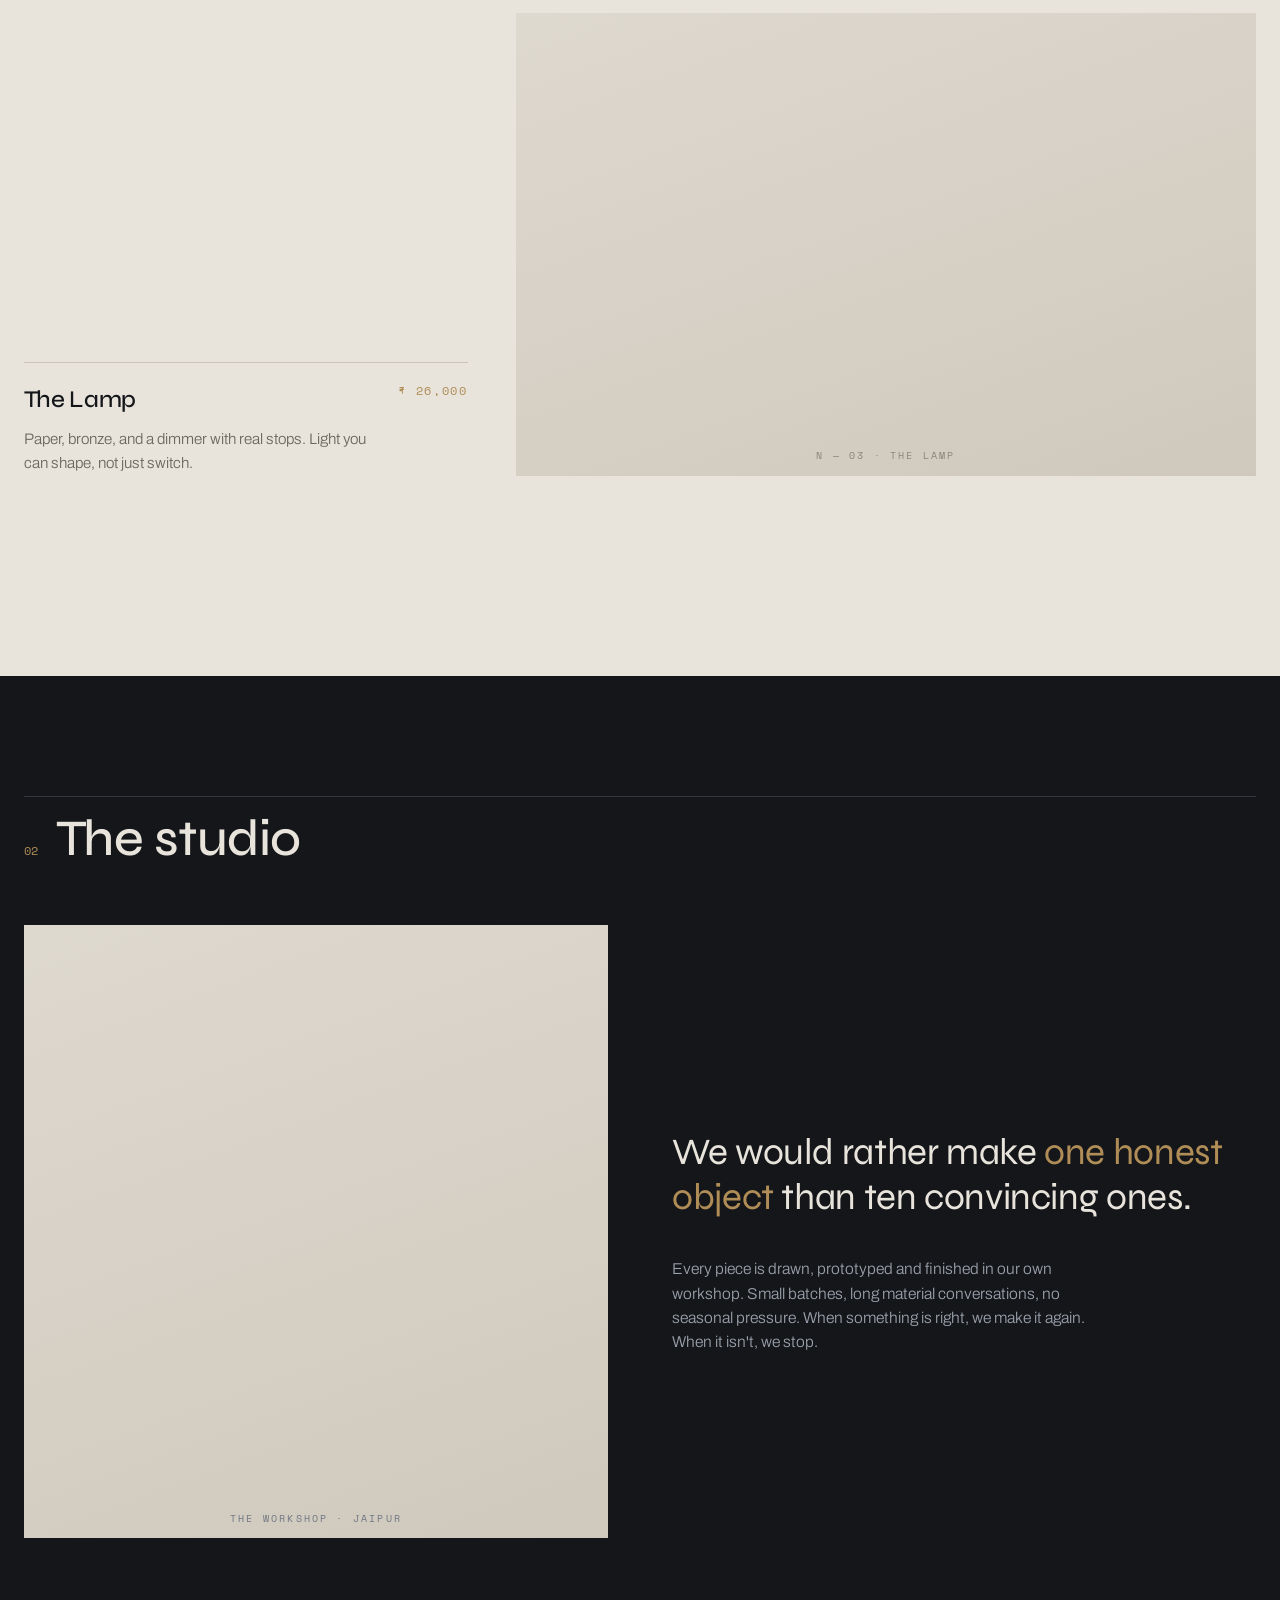
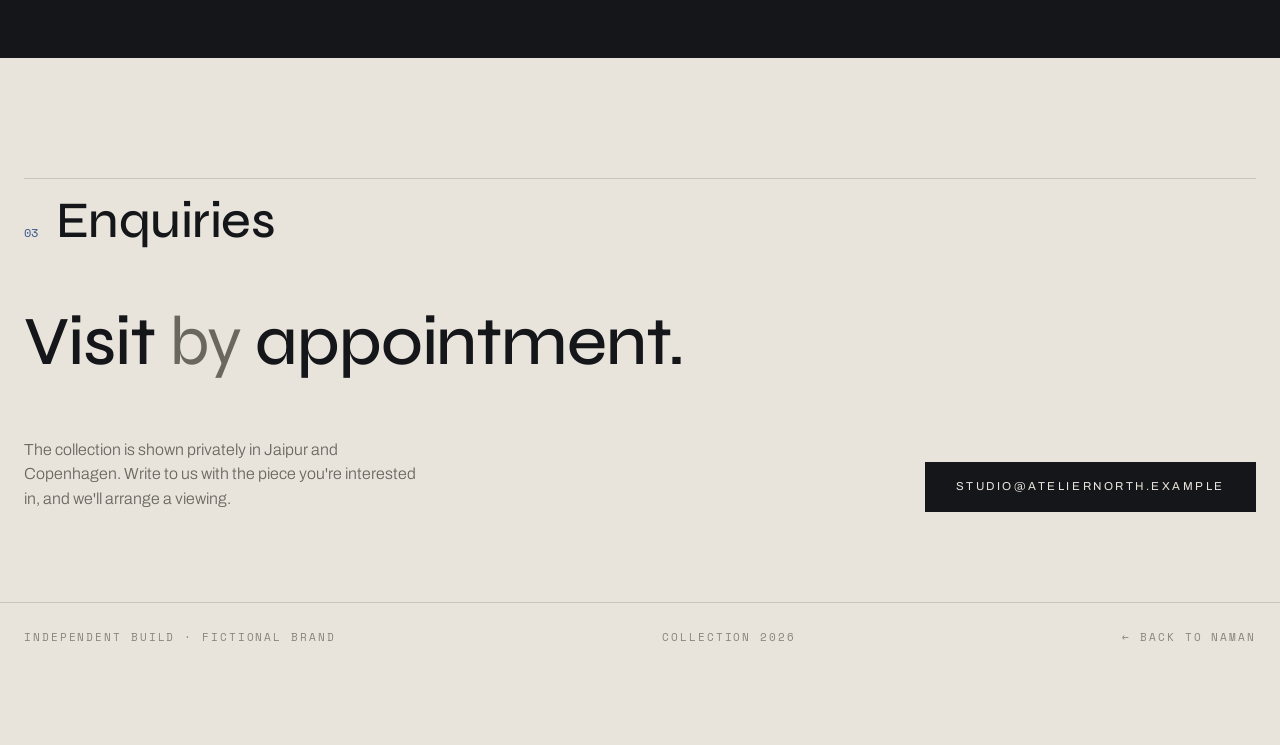
==== commit 6da62304: "All three showcases now distinct identities: café effects + scroll-spin stamp fix; Atelier North col" ====
--- a/showcases/atelier-north/index.html
+++ b/showcases/atelier-north/index.html
@@ -1,11 +1,126 @@
 <!doctype html>
-<html lang="en"><head><meta charset="utf-8"><meta name="viewport" content="width=device-width,initial-scale=1">
-<title>Atelier North — Objects with a point of view.</title><link rel="stylesheet" href="../../assets/site.css"></head>
-<body style="background:#11151b;color:#f4f0e8">
-<nav class="nav" style="background:rgba(17,21,27,.78);border-color:#333a44;color:#f4f0e8"><div class="container nav-inner"><a class="brand" href="../../">north<span style="color:#c9662a">.</span></a><div class="nav-links"><a href="#work">Objects</a><a href="#story">Studio</a><a href="#contact">Contact</a></div><a class="btn nav-cta" href="#contact" style="border-color:#f4f0e8">Enquire</a></div></nav>
-<section class="hero" style="background:#11151b;min-height:100svh"><div class="container hero-grid"><div class="hero-copy reveal"><div class="eyebrow" style="color:#aab3c2">Independent design studio · Copenhagen / Jaipur</div><div class="display" style="margin-top:25px">Objects with<br><em class="serif">a point of view.</em></div><p style="color:#aab3c2">Furniture, objects and spaces made with fewer compromises and better materials.</p><div class="hero-actions"><a class="btn fill" href="#work" style="background:#c9662a;color:#11151b;border-color:#c9662a">Explore the collection</a><a class="btn" href="#story" style="border-color:#667080">The studio</a></div></div><div class="hero-art reveal" style="min-height:530px"><div class="art-frame" style="background:#171d26;transform:rotate(1deg);box-shadow:20px 26px 0 rgba(0,0,0,.3)"><div class="art-top" style="border-color:#343c47;color:#8e99a9"><span>collection / 2026</span><span>north</span></div><div class="art-main"><div class="tiny">01 — The Plinth</div><h3 style="font-weight:500">Quiet forms for rooms that already know themselves.</h3><div class="art-line" style="background:#343c47"></div><div class="art-row"><span>Oak / limestone</span><span>01</span></div><div class="art-line" style="background:#343c47"></div><div class="art-row"><span>Hand-finished</span><span>02</span></div></div><div style="position:absolute;right:12%;bottom:15%;width:100px;height:140px;background:#d7d0c2;transform:skewY(-8deg);box-shadow:18px 20px 0 rgba(0,0,0,.25)"></div></div></div></div></section>
-<section id="work" class="section"><div class="container"><div class="section-head reveal"><div class="eyebrow">The collection</div><div><h2>Fewer things.<br>More character.</h2><p>Three objects, three materials, one visual language. This page uses motion and scale to make the collection feel like a sequence rather than a product grid.</p></div></div><div class="work-list"><div class="work reveal"><div class="work-visual" style="background:#222a34"><div style="position:absolute;left:18%;right:18%;top:16%;bottom:12%;background:#d6d0c5;transform:rotate(-5deg)"></div></div><div><div class="eyebrow">01 / THE PLINTH</div><div class="work-title serif" style="margin-top:18px">Weight, without heaviness.</div><p class="work-copy" style="color:#aab3c2;margin-top:22px">A low oak and limestone table designed to anchor a room without becoming its loudest object.</p></div></div><div class="work reveal"><div class="work-visual" style="background:#d9d2c6;order:2"><div style="position:absolute;left:28%;right:28%;top:14%;bottom:14%;background:#343d49;border-radius:50% 50% 6% 6%"></div></div><div><div class="eyebrow">02 / THE ARC</div><div class="work-title serif" style="margin-top:18px">A softer edge.</div><p class="work-copy" style="color:#aab3c2;margin-top:22px">A chair that changes silhouette as you move around it. Built for the corner of a room that deserves a second look.</p></div></div></div></div></section>
-<section id="story" class="process"><div class="container"><div class="section-head reveal"><div class="eyebrow">The studio</div><div><h2>Good objects are edited.</h2><p>We work slowly, prototype often and remove anything that exists only to look designed.</p></div></div><div class="process-grid stagger"><div class="process-step"><div class="process-no">01</div><h3>Material</h3><p>Start with what the object is actually made from.</p></div><div class="process-step"><div class="process-no">02</div><h3>Proportion</h3><p>Make the silhouette work before adding detail.</p></div><div class="process-step"><div class="process-no">03</div><h3>Use</h3><p>Design for hands, rooms, light and time.</p></div><div class="process-step"><div class="process-no">04</div><h3>Edit</h3><p>Remove the part that was there just to impress.</p></div></div></div></section>
-<section id="contact" class="contact" style="background:#2e6b4e"><div class="container"><div class="eyebrow">Commission</div><h2>Have a room in mind?<br><span class="serif">Let's start there.</span></h2><div class="contact-row"><p>Atelier North is a fictional independent build created to demonstrate a global brand direction, editorial typography and scroll-led storytelling.</p><a class="btn" href="mailto:studio@ateliernorth.example">Start a conversation</a></div></div></section>
-<footer class="footer container"><span>Independent build · fictional brand</span><a href="../../">← Back to Naman</a></footer>
-<script src="../../assets/site.js"></script></body></html>
+<html lang="en">
+<head>
+<meta charset="utf-8">
+<meta name="viewport" content="width=device-width,initial-scale=1">
+<meta name="description" content="Atelier North — furniture and objects with a point of view. Copenhagen / Jaipur.">
+<title>Atelier North — Objects with a point of view.</title>
+<link rel="stylesheet" href="theme.css">
+</head>
+<body>
+
+<nav class="nav">
+  <div class="wrap nav-in">
+    <a class="logo" href="#">North<span>.</span></a>
+    <div class="nav-links">
+      <a href="#collection"><i>01</i>Objects</a>
+      <a href="#studio"><i>02</i>Studio</a>
+      <a href="#contact"><i>03</i>Contact</a>
+    </div>
+    <a class="btn" href="#contact">Enquire</a>
+  </div>
+</nav>
+
+<section class="hero">
+  <div class="wrap">
+    <div class="statement reveal">Fewer objects.<br><span class="thin">Made with</span> <em>conviction.</em></div>
+    <div class="hero-sub reveal">
+      <p>Furniture, objects and spaces made with fewer compromises and better materials. Designed in Copenhagen. Made in Jaipur.</p>
+      <div class="meta">Collection — 2026<br>By appointment</div>
+    </div>
+    <div class="plate hero-plate reveal">
+      <img src="img/hero.jpg" alt="A oak and limestone plinth in north light" onerror="this.remove()">
+      <div class="ph-label">N — 01 · The Plinth · oak, limestone</div>
+    </div>
+  </div>
+</section>
+
+<section id="collection" class="section">
+  <div class="wrap">
+    <div class="sec-label reveal">
+      <span class="no">01</span>
+      <h2>The collection</h2>
+    </div>
+
+    <article class="obj reveal">
+      <div class="obj-visual plate">
+        <img src="img/plinth.jpg" alt="Oak plinth side table" onerror="this.remove()">
+        <div class="ph-label">N — 01 · The Plinth</div>
+      </div>
+      <div class="obj-cap">
+        <div><h3>The Plinth</h3><p>A side table that refuses decoration. Solid oak, a limestone top, and the discipline to stop there.</p></div>
+        <div class="price">₹ 34,000</div>
+      </div>
+    </article>
+
+    <article class="obj reveal">
+      <div class="obj-visual plate tall">
+        <img src="img/stool.jpg" alt="Sculpted studio stool" onerror="this.remove()">
+        <div class="ph-label">N — 02 · The Stool</div>
+      </div>
+      <div class="obj-cap">
+        <div><h3>The Stool</h3><p>One board, three cuts. The joinery is the ornament — hand-cut, visible, honest.</p></div>
+        <div class="price">₹ 18,500</div>
+      </div>
+    </article>
+
+    <article class="obj reveal">
+      <div class="obj-visual plate">
+        <img src="img/lamp.jpg" alt="Bronze and paper floor lamp" onerror="this.remove()">
+        <div class="ph-label">N — 03 · The Lamp</div>
+      </div>
+      <div class="obj-cap">
+        <div><h3>The Lamp</h3><p>Paper, bronze, and a dimmer with real stops. Light you can shape, not just switch.</p></div>
+        <div class="price">₹ 26,000</div>
+      </div>
+    </article>
+  </div>
+</section>
+
+<section id="studio" class="studio">
+  <div class="wrap">
+    <div class="sec-label reveal">
+      <span class="no">02</span>
+      <h2>The studio</h2>
+    </div>
+    <div class="studio-grid">
+      <div class="plate reveal">
+        <img src="img/studio.jpg" alt="The Atelier North workshop" onerror="this.remove()">
+        <div class="ph-label" style="color:#6f7682">The workshop · Jaipur</div>
+      </div>
+      <div class="reveal">
+        <p class="studio-quote">We would rather make <em>one honest object</em> than ten convincing ones.</p>
+        <p class="studio-note">Every piece is drawn, prototyped and finished in our own workshop. Small batches, long material conversations, no seasonal pressure. When something is right, we make it again. When it isn't, we stop.</p>
+      </div>
+    </div>
+  </div>
+</section>
+
+<section id="contact" class="contact">
+  <div class="wrap">
+    <div class="sec-label reveal">
+      <span class="no">03</span>
+      <h2>Enquiries</h2>
+    </div>
+    <div class="statement reveal">Visit <span class="thin">by</span> appointment.</div>
+    <div class="contact-row reveal">
+      <p>The collection is shown privately in Jaipur and Copenhagen. Write to us with the piece you're interested in, and we'll arrange a viewing.</p>
+      <a class="btn dark" href="mailto:studio@ateliernorth.example">studio@ateliernorth.example</a>
+    </div>
+  </div>
+  <footer class="footer">
+    <div class="wrap footer-row">
+      <span>Independent build · fictional brand</span>
+      <span>Collection 2026</span>
+      <a href="../../">← Back to Naman</a>
+    </div>
+  </footer>
+</footer>
+</section>
+
+<script>
+const io=new IntersectionObserver(es=>{es.forEach(e=>{if(e.isIntersecting){e.target.classList.add('in');io.unobserve(e.target)}})},{threshold:.18});
+document.querySelectorAll('.reveal,.plate').forEach(el=>io.observe(el));
+</script>
+</body>
+</html>
--- a/showcases/atelier-north/theme.css
+++ b/showcases/atelier-north/theme.css
@@ -0,0 +1,112 @@
+/* Atelier North — own identity. Cold, precise, expensive. The anti-café. */
+@import url('https://fonts.googleapis.com/css2?family=Syne:wght@400;500;600;700&family=Archivo:wght@300;400;500&family=Space+Mono:wght@400&display=swap');
+
+:root{
+  --bone:#e8e4dc;
+  --bone-2:#ded9cf;
+  --graphite:#14161a;
+  --graphite-2:#1d2026;
+  --steel:#39568c;
+  --bronze:#b08d57;
+  --hairline:#c9c3b8;
+  --ease:cubic-bezier(.19,1,.22,1); /* Variant's signature curve — slow, heavy settle */
+}
+*{box-sizing:border-box}
+html{scroll-behavior:smooth}
+body{margin:0;background:var(--bone);color:var(--graphite);font-family:"Archivo",system-ui,sans-serif;font-weight:300;line-height:1.55}
+::selection{background:var(--graphite);color:var(--bone)}
+a{color:inherit;text-decoration:none}
+img{max-width:100%;display:block}
+:focus-visible{outline:2px solid var(--steel);outline-offset:4px}
+
+.wrap{width:min(calc(100% - 48px),1240px);margin:auto}
+
+/* ---- index nav: numbered, hairline, small caps ---- */
+.nav{position:sticky;top:0;z-index:50;background:var(--bone);border-bottom:1px solid var(--hairline)}
+.nav-in{display:flex;align-items:center;justify-content:space-between;padding:18px 0}
+.logo{font-family:"Syne",sans-serif;font-weight:700;font-size:1.05rem;letter-spacing:.34em;text-transform:uppercase}
+.logo span{color:var(--steel)}
+.nav-links{display:flex;gap:34px;font-size:.72rem;letter-spacing:.22em;text-transform:uppercase;font-weight:400}
+.nav-links a i{font-style:normal;color:var(--steel);margin-right:7px;font-family:"Space Mono",monospace;font-size:.68rem}
+.nav-links a{position:relative;padding-bottom:3px}
+.nav-links a::after{content:"";position:absolute;left:0;right:100%;bottom:0;height:1px;background:var(--graphite);transition:right .6s var(--ease)}
+.nav-links a:hover::after{right:0}
+
+/* ---- buttons: quiet rectangles ---- */
+.btn{display:inline-block;padding:15px 30px;border:1px solid var(--graphite);font-size:.72rem;letter-spacing:.22em;text-transform:uppercase;font-weight:400;transition:background .5s var(--ease),color .5s var(--ease)}
+.btn:hover{background:var(--graphite);color:var(--bone)}
+.btn.dark{background:var(--graphite);color:var(--bone)}
+.btn.dark:hover{background:transparent;color:var(--graphite)}
+
+/* ---- hero: statement + full-bleed plate ---- */
+.hero{padding:110px 0 90px}
+.statement{font-family:"Syne",sans-serif;font-weight:500;font-size:clamp(2.6rem,6.4vw,5.6rem);line-height:1.02;letter-spacing:-.015em;max-width:1080px}
+.statement em{font-style:normal;color:var(--steel)}
+.statement .thin{font-weight:400;color:#6a675f}
+.hero-sub{display:flex;justify-content:space-between;align-items:end;gap:40px;margin-top:44px}
+.hero-sub p{max-width:420px;color:#6a675f;margin:0}
+.hero-sub .meta{font-family:"Space Mono",monospace;font-size:.7rem;letter-spacing:.18em;text-transform:uppercase;color:#8a857a;text-align:right}
+
+/* photography: plates that slowly breathe */
+.plate{position:relative;overflow:hidden;background:linear-gradient(160deg,var(--bone-2),#cfc9bd);aspect-ratio:16/10}
+.plate img{width:100%;height:100%;object-fit:cover;transform:scale(1.08);transition:transform 1.8s var(--ease)}
+.plate.in img{transform:scale(1)}
+.plate .ph-label{position:absolute;inset:auto 0 12px 0;text-align:center;font-family:"Space Mono",monospace;font-size:.62rem;letter-spacing:.22em;text-transform:uppercase;color:#8a857a}
+.plate.tall{aspect-ratio:4/5}
+.hero-plate{margin-top:64px}
+
+/* ---- collection: alternating rows with reveal captions ---- */
+.section{padding:110px 0}
+.sec-label{display:flex;align-items:baseline;gap:18px;border-top:1px solid var(--hairline);padding-top:16px;margin-bottom:60px}
+.sec-label .no{font-family:"Space Mono",monospace;font-size:.72rem;color:var(--steel)}
+.sec-label h2{font-family:"Syne",sans-serif;font-weight:500;font-size:clamp(1.9rem,4vw,3.4rem);line-height:1.02;letter-spacing:-.01em;margin:0}
+.obj{display:grid;grid-template-columns:1.25fr .75fr;gap:48px;align-items:end;margin-bottom:90px}
+.obj:nth-child(even){grid-template-columns:.75fr 1.25fr}
+.obj:nth-child(even) .obj-visual{order:2}
+.obj-visual{position:relative}
+.obj-cap{padding-top:18px;border-top:1px solid var(--hairline);display:grid;grid-template-columns:1fr auto;gap:8px;align-items:start}
+.obj-cap h3{font-family:"Syne",sans-serif;font-weight:500;font-size:1.5rem;margin:0 0 10px;letter-spacing:-.01em}
+.obj-cap p{margin:0;color:#6a675f;font-size:.95rem;max-width:380px}
+.obj-cap .price{font-family:"Space Mono",monospace;font-size:.78rem;letter-spacing:.14em;color:var(--bronze);white-space:nowrap}
+.obj:hover .plate img{transform:scale(1.045)}
+.obj .plate img{transition:transform 1.4s var(--ease)}
+
+/* ---- studio note ---- */
+.studio{background:var(--graphite);color:var(--bone);padding:120px 0}
+.studio .sec-label{border-top-color:#33373f}
+.studio .sec-label .no{color:var(--bronze)}
+.studio-grid{display:grid;grid-template-columns:1fr 1fr;gap:64px;align-items:center}
+.studio-grid .plate{aspect-ratio:1/1.05}
+.studio-quote{font-family:"Syne",sans-serif;font-weight:400;font-size:clamp(1.5rem,2.9vw,2.4rem);line-height:1.22;letter-spacing:-.01em}
+.studio-quote em{font-style:normal;color:var(--bronze)}
+.studio-note{margin-top:28px;color:#9ba1ab;font-size:.98rem;max-width:440px}
+
+/* ---- contact ---- */
+.contact{padding:120px 0 60px}
+.contact .statement{font-size:clamp(2.2rem,5.4vw,4.6rem)}
+.contact-row{display:flex;justify-content:space-between;align-items:end;gap:40px;margin-top:60px;flex-wrap:wrap}
+.contact-row p{max-width:400px;color:#6a675f;margin:0}
+
+.footer{border-top:1px solid var(--hairline);margin-top:90px;padding:26px 0 40px}
+.footer-row{display:flex;justify-content:space-between;gap:16px;font-family:"Space Mono",monospace;font-size:.66rem;letter-spacing:.18em;text-transform:uppercase;color:#8a857a;flex-wrap:wrap}
+
+/* reveal: slow, heavy fades — few and serious */
+.reveal{opacity:0;transform:translateY(34px);transition:opacity 1.2s var(--ease),transform 1.2s var(--ease)}
+.reveal.in{opacity:1;transform:none}
+
+@media (max-width:900px){
+  .nav-links{display:none}
+  .hero{padding:70px 0 60px}
+  .hero-sub{flex-direction:column;align-items:start}
+  .hero-sub .meta{text-align:left}
+  .obj,.obj:nth-child(even){grid-template-columns:1fr;gap:22px}
+  .obj:nth-child(even) .obj-visual{order:initial}
+  .studio-grid{grid-template-columns:1fr;gap:40px}
+  .section,.studio,.contact{padding:76px 0}
+}
+@media (prefers-reduced-motion:reduce){
+  html{scroll-behavior:auto}
+  *,*::before,*::after{animation-duration:.01ms!important;transition-duration:.01ms!important}
+  .reveal{opacity:1;transform:none}
+  .plate img{transform:none}
+}
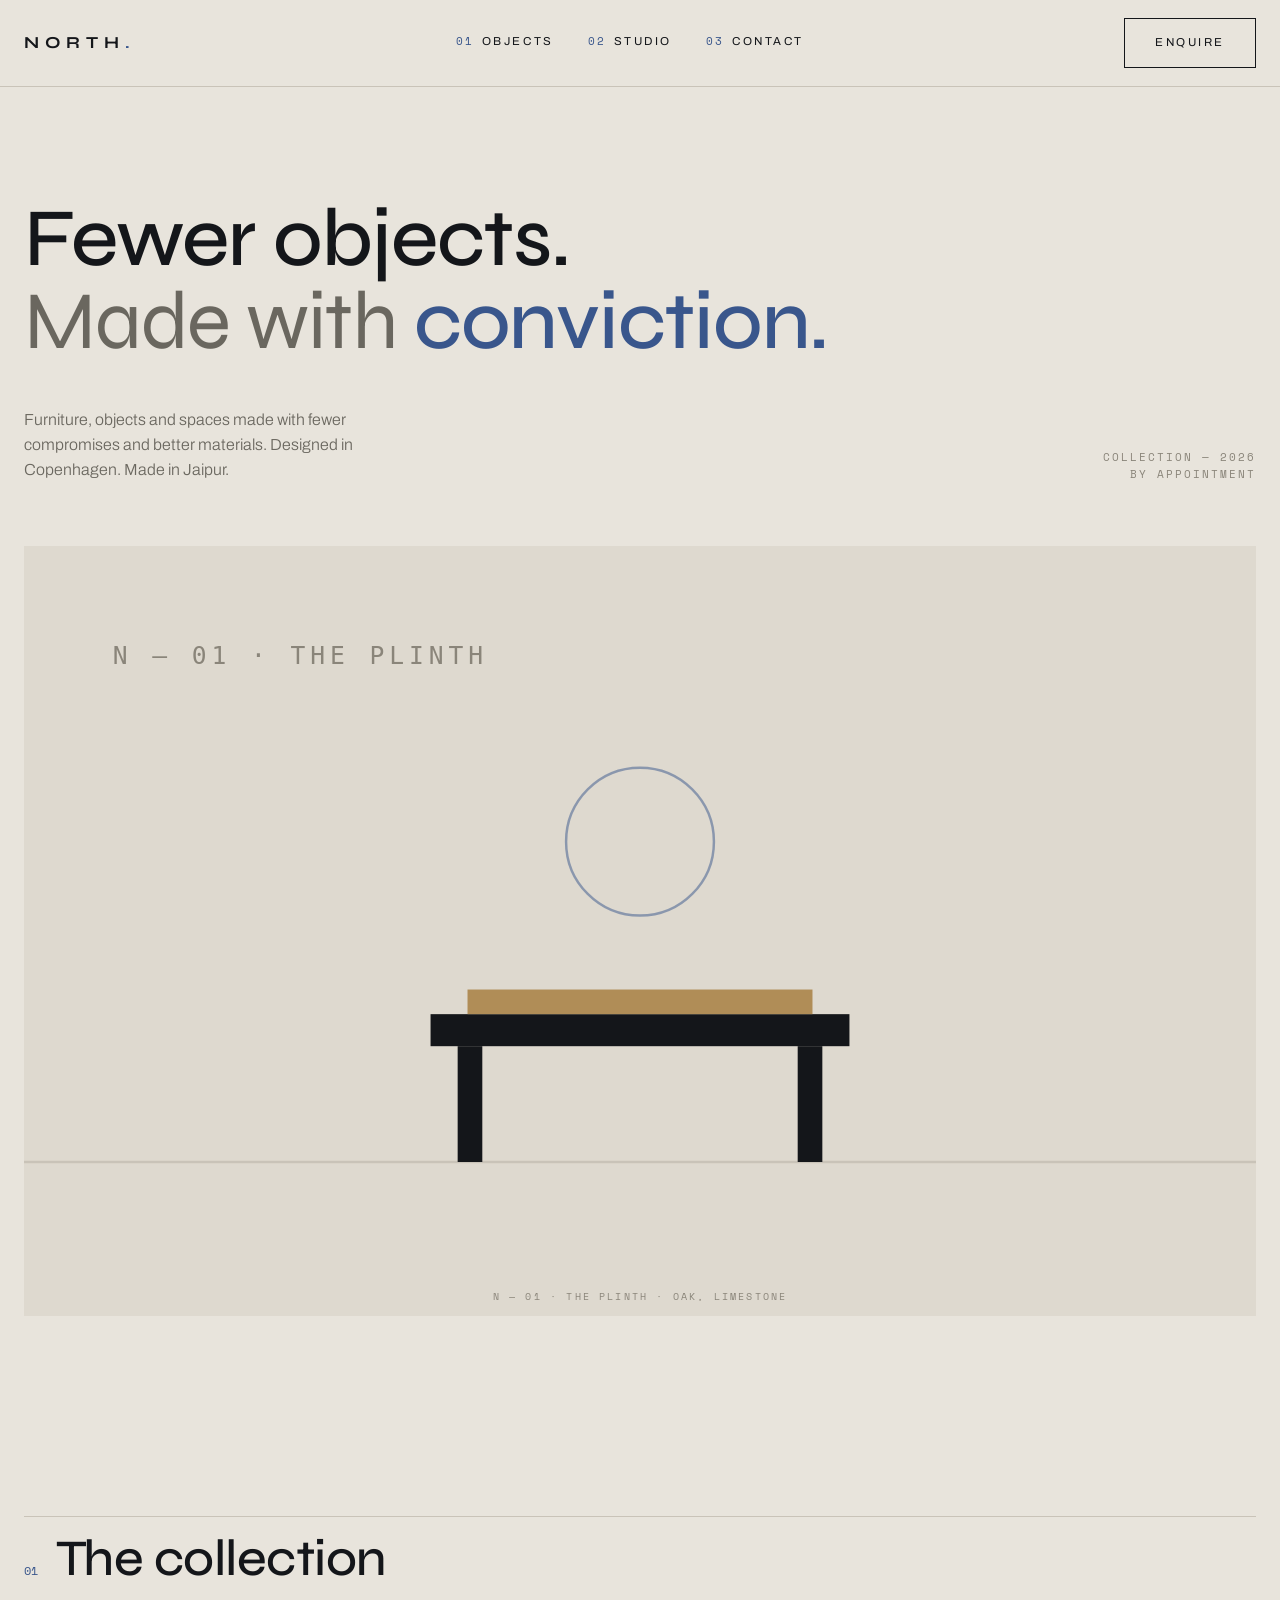
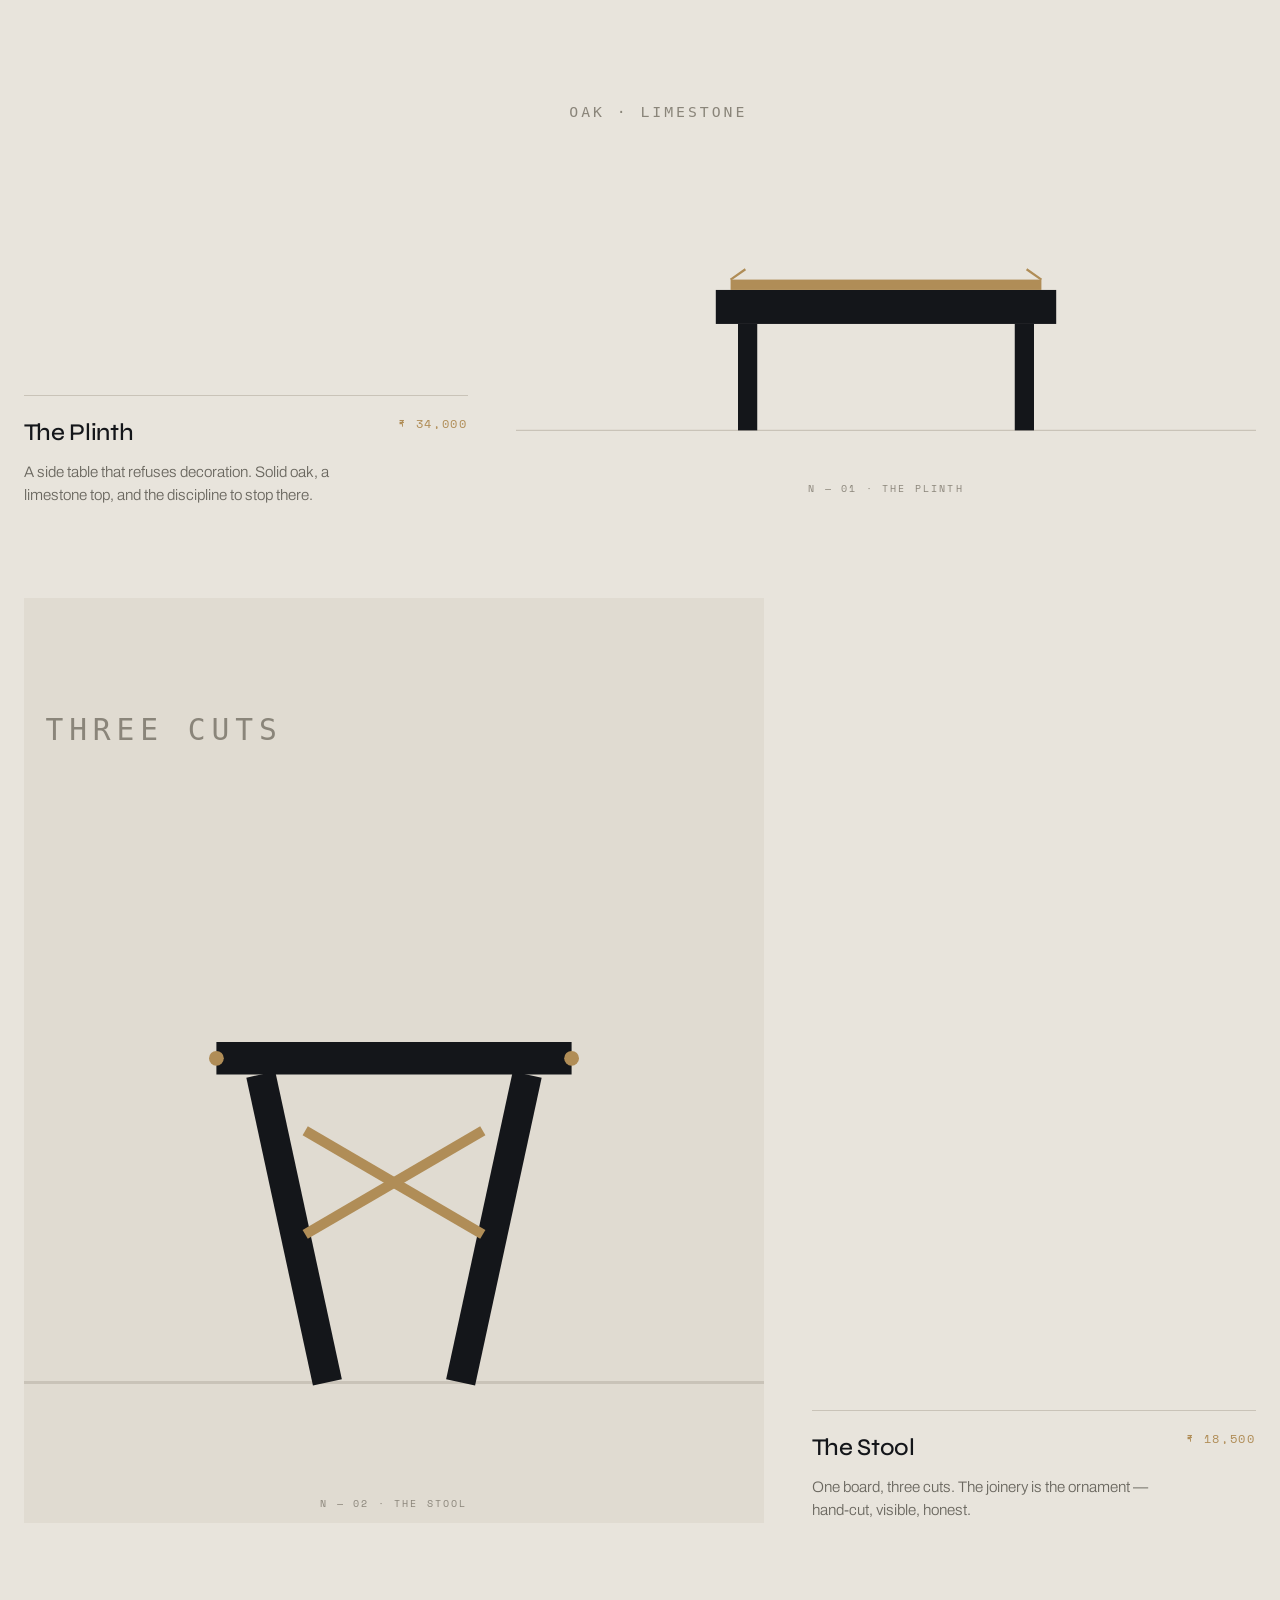
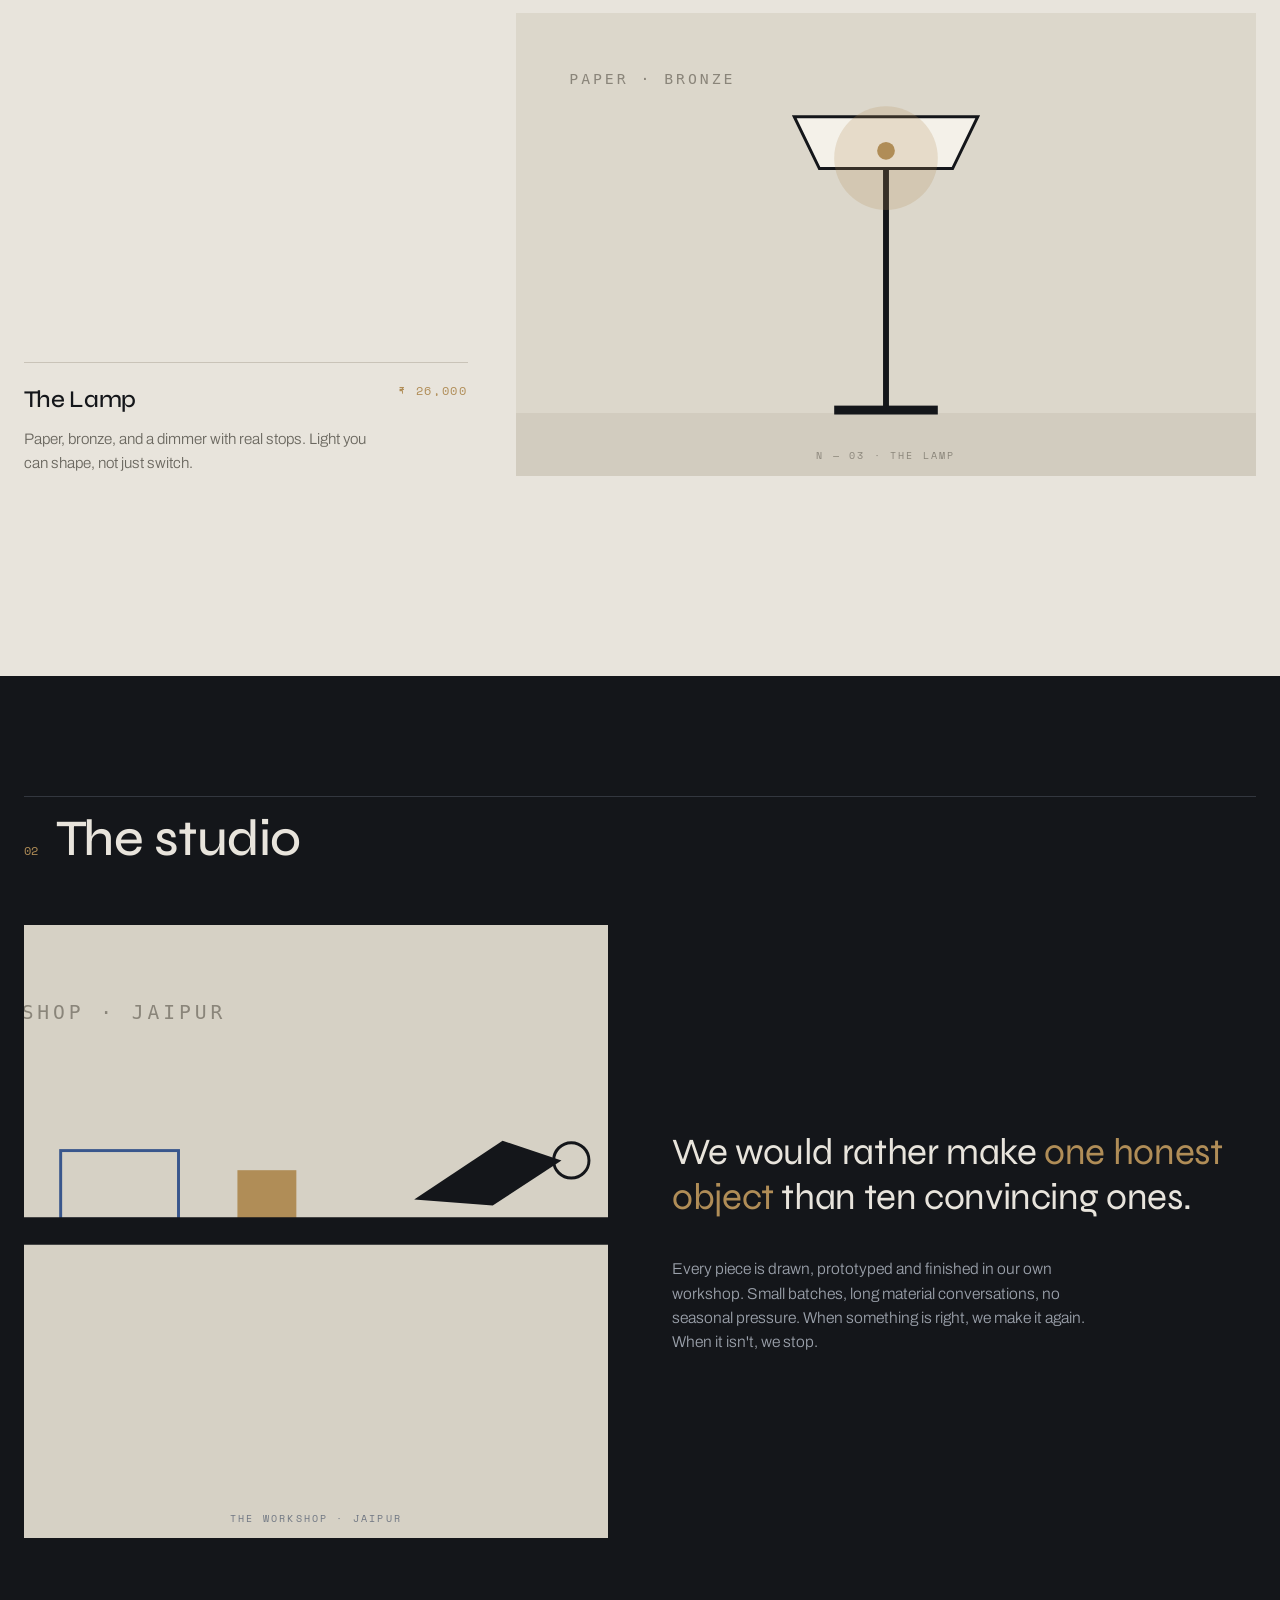
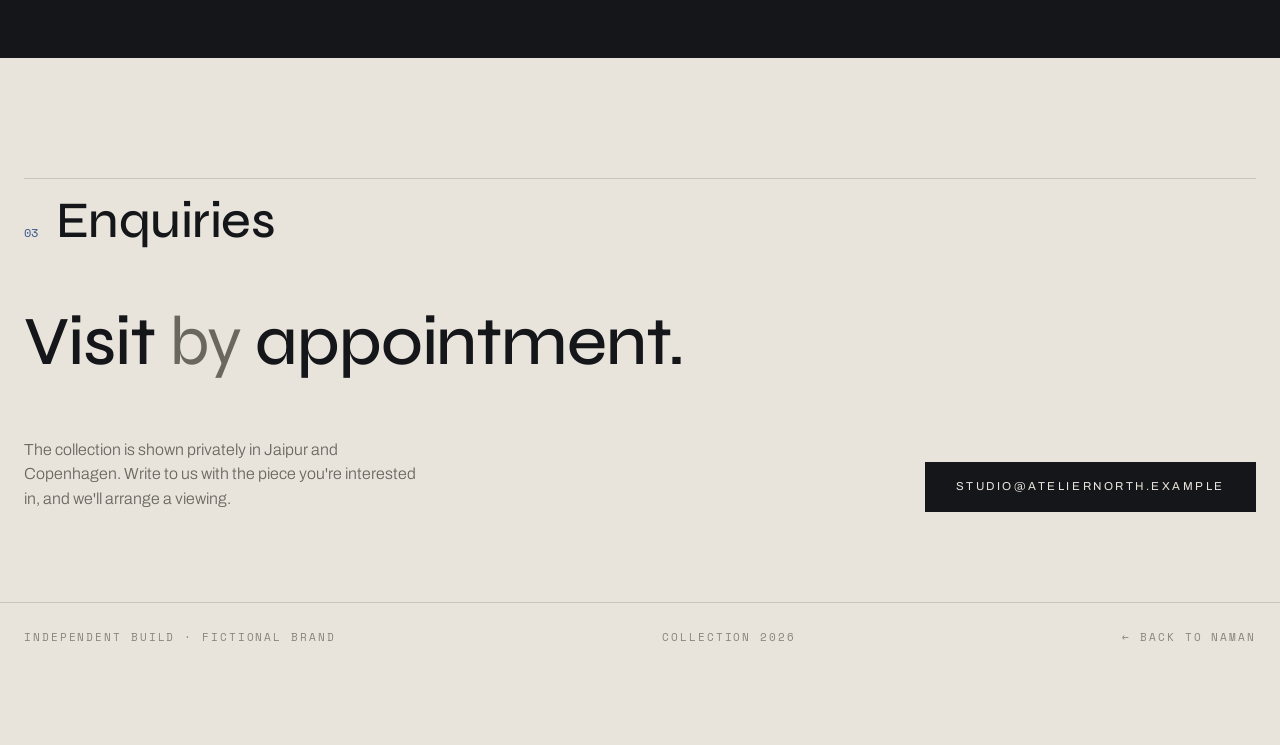
==== commit 451753d9: "Authored SVG art for all photo slots (brand line-illustrations); jpg photo preferred, svg auto-fallb" ====
--- a/showcases/atelier-north/index.html
+++ b/showcases/atelier-north/index.html
@@ -29,7 +29,7 @@
       <div class="meta">Collection — 2026<br>By appointment</div>
     </div>
     <div class="plate hero-plate reveal">
-      <img src="img/hero.jpg" alt="A oak and limestone plinth in north light" onerror="this.remove()">
+      <img src="img/hero.jpg" alt="A oak and limestone plinth in north light" onerror="this.onerror=null;this.src=this.getAttribute('src').replace('.jpg','.svg')">
       <div class="ph-label">N — 01 · The Plinth · oak, limestone</div>
     </div>
   </div>
@@ -44,7 +44,7 @@
 
     <article class="obj reveal">
       <div class="obj-visual plate">
-        <img src="img/plinth.jpg" alt="Oak plinth side table" onerror="this.remove()">
+        <img src="img/plinth.jpg" alt="Oak plinth side table" onerror="this.onerror=null;this.src=this.getAttribute('src').replace('.jpg','.svg')">
         <div class="ph-label">N — 01 · The Plinth</div>
       </div>
       <div class="obj-cap">
@@ -55,7 +55,7 @@
 
     <article class="obj reveal">
       <div class="obj-visual plate tall">
-        <img src="img/stool.jpg" alt="Sculpted studio stool" onerror="this.remove()">
+        <img src="img/stool.jpg" alt="Sculpted studio stool" onerror="this.onerror=null;this.src=this.getAttribute('src').replace('.jpg','.svg')">
         <div class="ph-label">N — 02 · The Stool</div>
       </div>
       <div class="obj-cap">
@@ -66,7 +66,7 @@
 
     <article class="obj reveal">
       <div class="obj-visual plate">
-        <img src="img/lamp.jpg" alt="Bronze and paper floor lamp" onerror="this.remove()">
+        <img src="img/lamp.jpg" alt="Bronze and paper floor lamp" onerror="this.onerror=null;this.src=this.getAttribute('src').replace('.jpg','.svg')">
         <div class="ph-label">N — 03 · The Lamp</div>
       </div>
       <div class="obj-cap">
@@ -85,7 +85,7 @@
     </div>
     <div class="studio-grid">
       <div class="plate reveal">
-        <img src="img/studio.jpg" alt="The Atelier North workshop" onerror="this.remove()">
+        <img src="img/studio.jpg" alt="The Atelier North workshop" onerror="this.onerror=null;this.src=this.getAttribute('src').replace('.jpg','.svg')">
         <div class="ph-label" style="color:#6f7682">The workshop · Jaipur</div>
       </div>
       <div class="reveal">
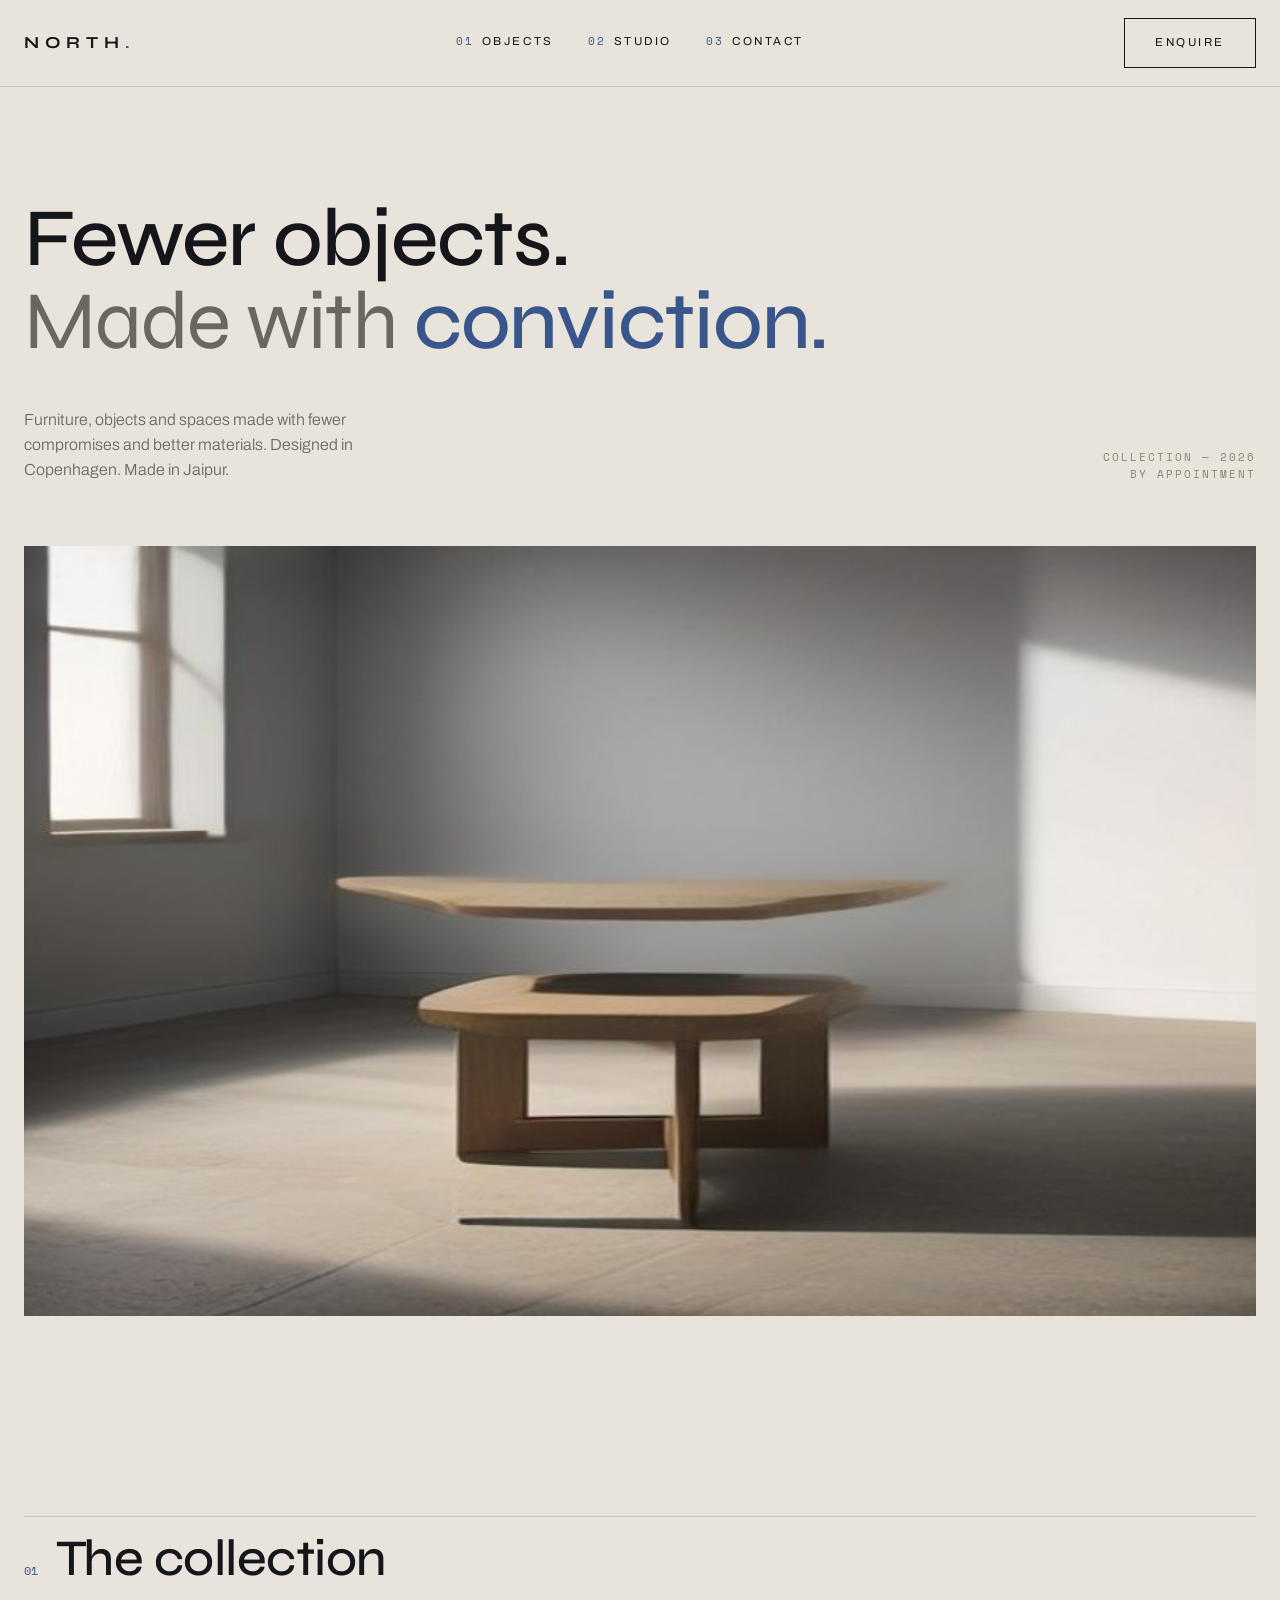
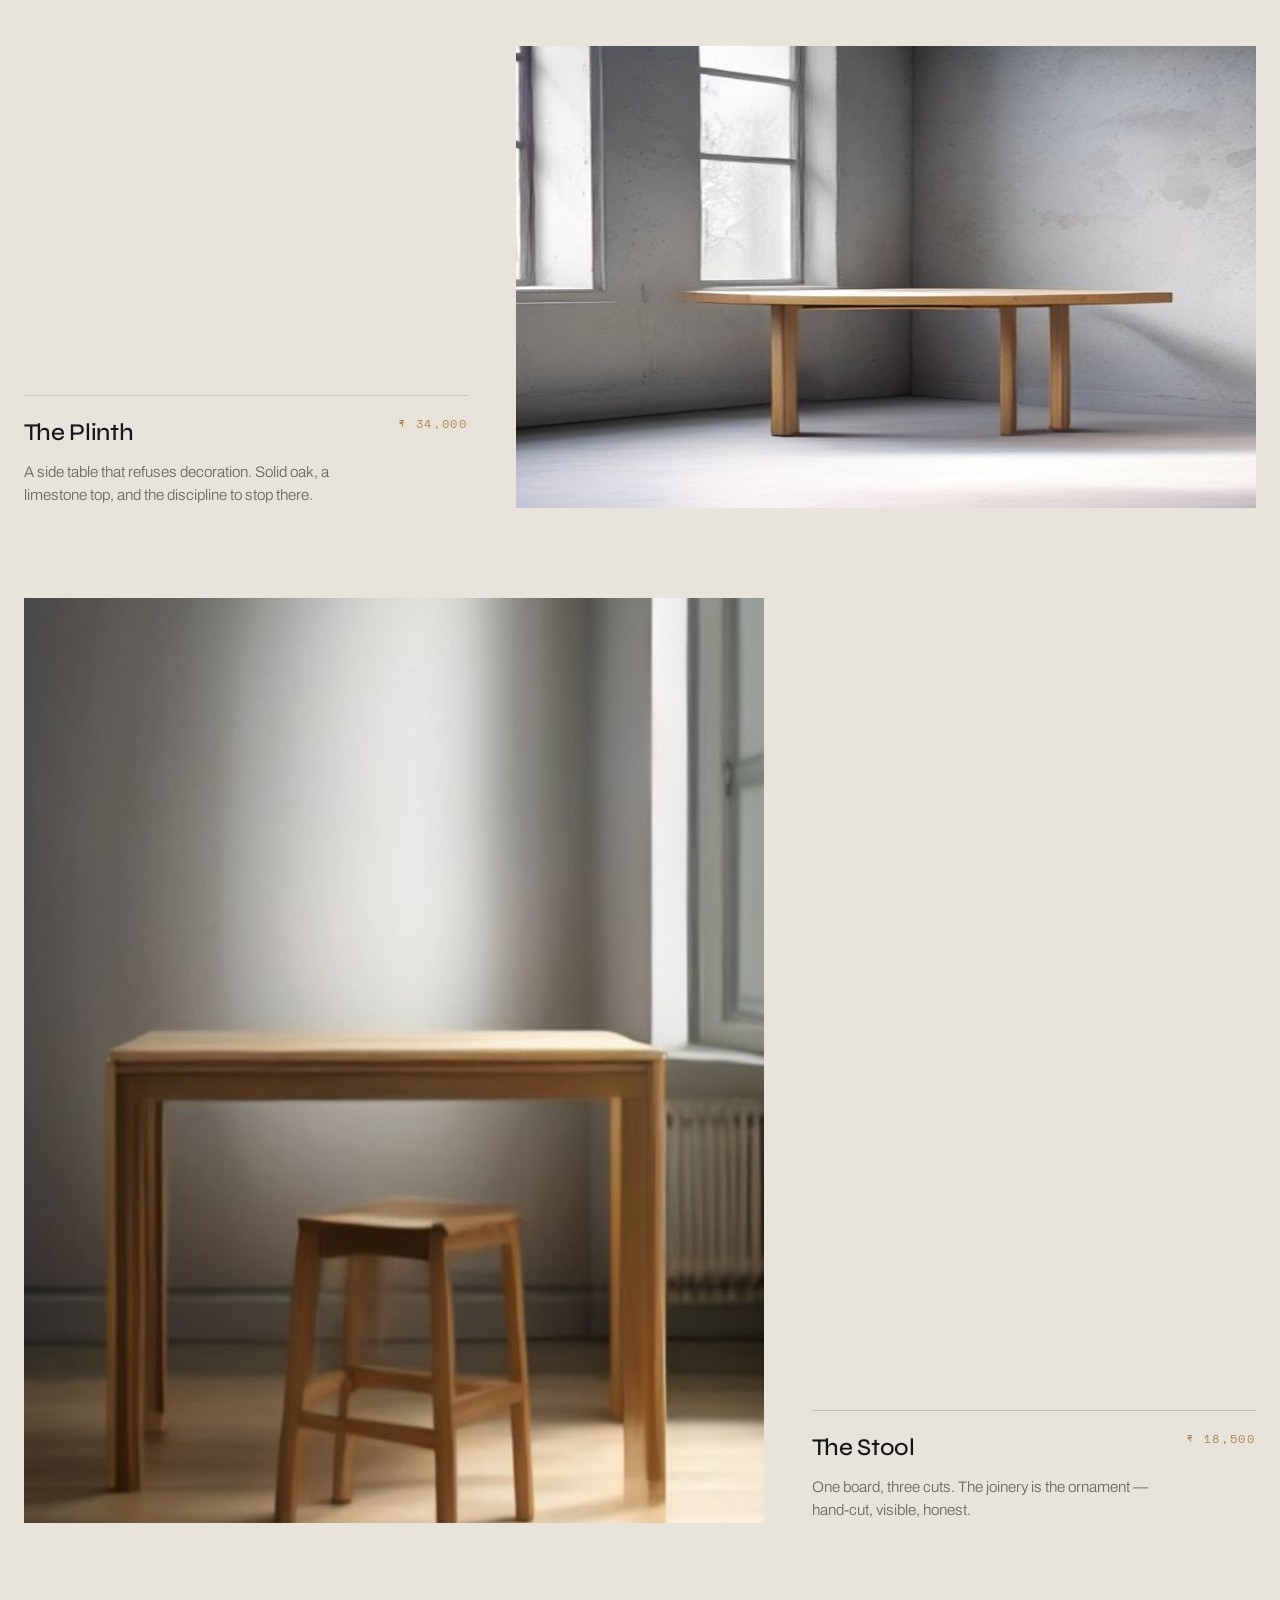
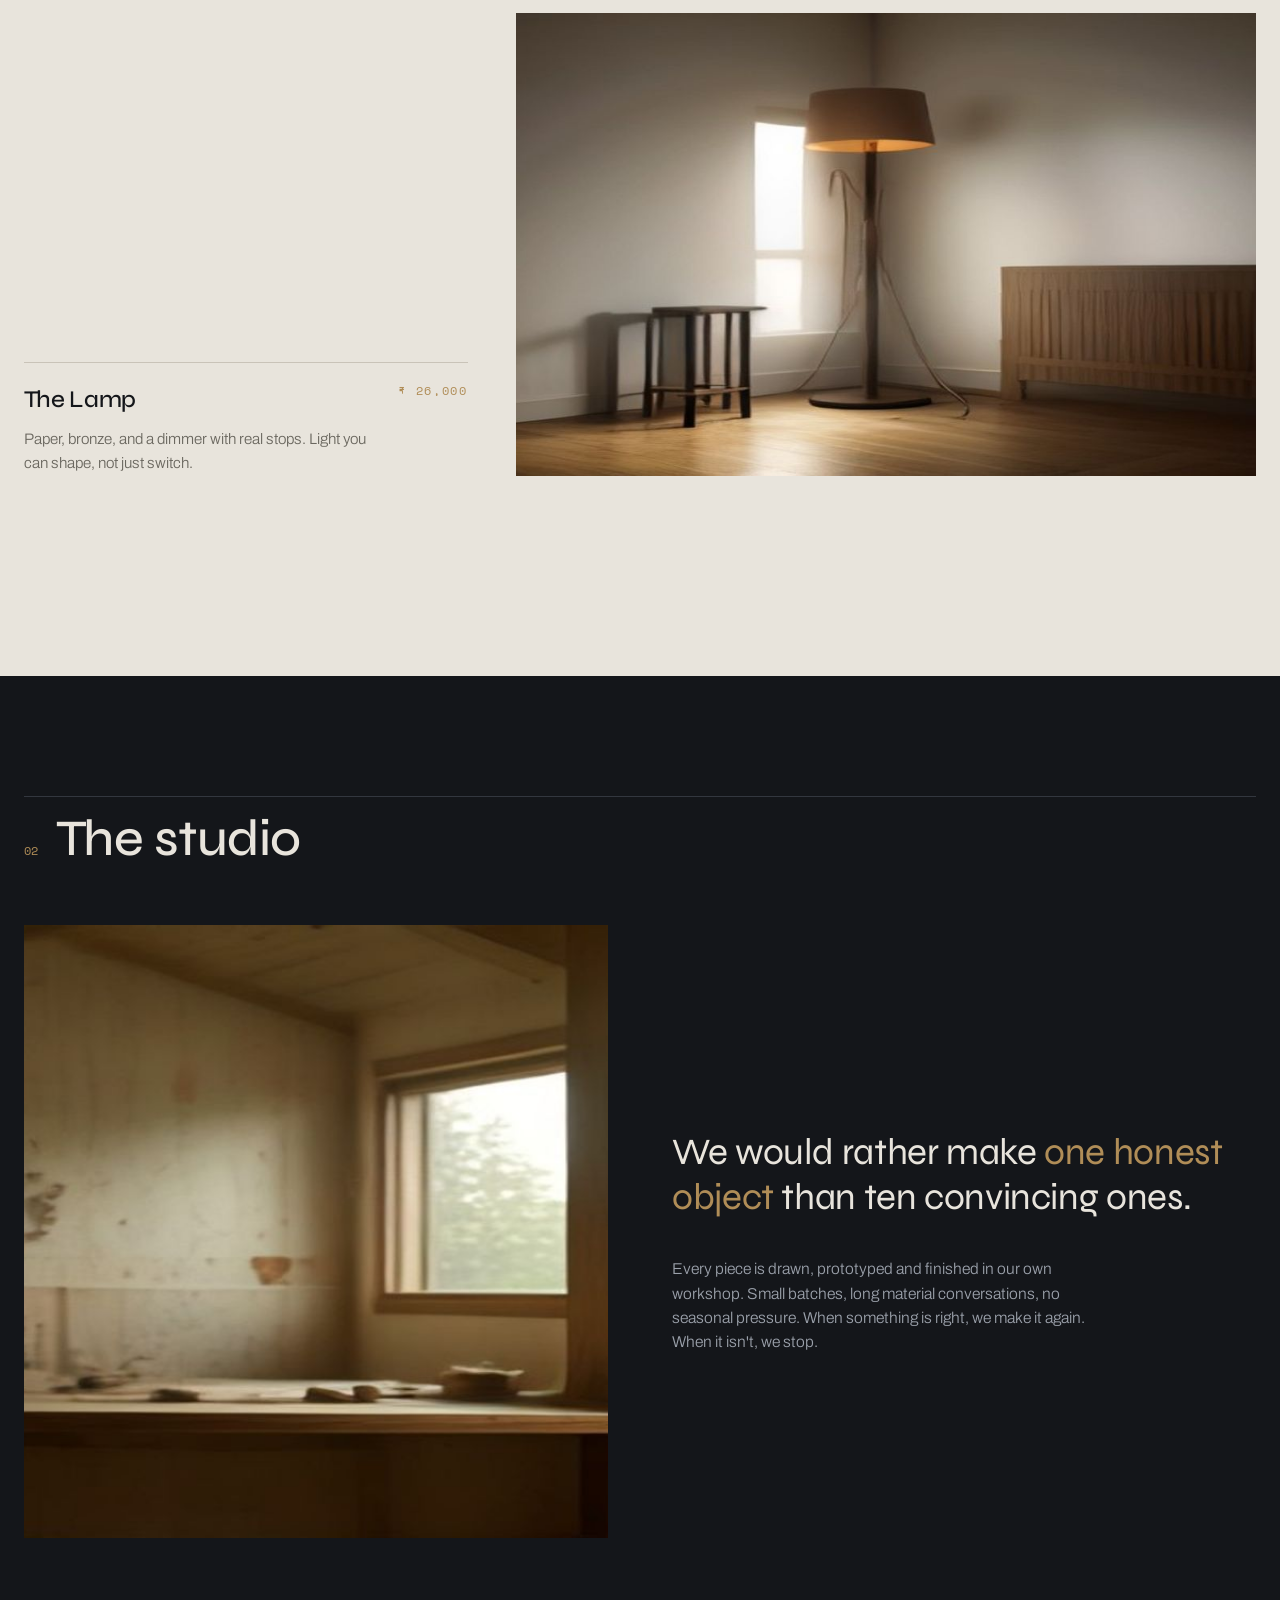
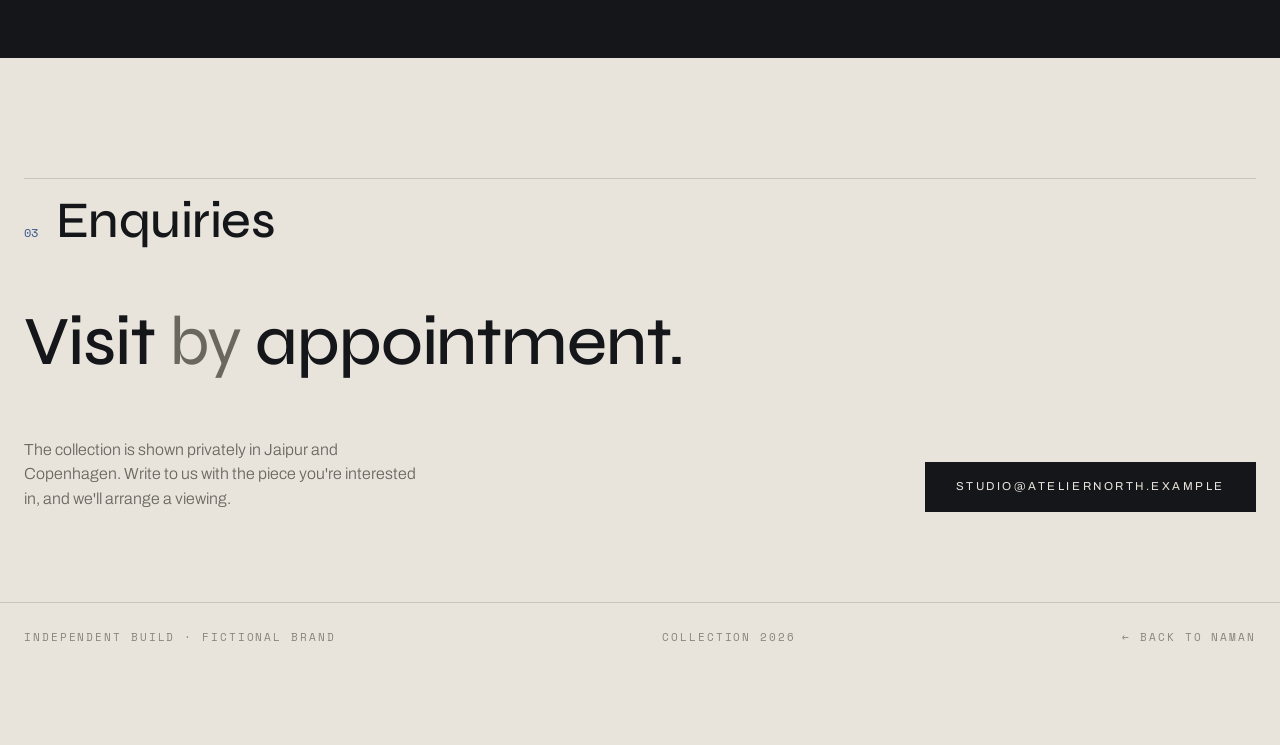
==== commit 67bc1035: "Placeholder labels retire when real photos load" ====
--- a/showcases/atelier-north/index.html
+++ b/showcases/atelier-north/index.html
@@ -29,7 +29,7 @@
       <div class="meta">Collection — 2026<br>By appointment</div>
     </div>
     <div class="plate hero-plate reveal">
-      <img src="img/hero.jpg" alt="A oak and limestone plinth in north light" onerror="this.onerror=null;this.src=this.getAttribute('src').replace('.jpg','.svg')">
+      <img src="img/hero.jpg" alt="A oak and limestone plinth in north light" onerror="this.onerror=null;this.src=this.getAttribute('src').replace('.jpg','.svg')" onload="this.closest('.photo,.plate').classList.add('has-img')">
       <div class="ph-label">N — 01 · The Plinth · oak, limestone</div>
     </div>
   </div>
@@ -44,7 +44,7 @@
 
     <article class="obj reveal">
       <div class="obj-visual plate">
-        <img src="img/plinth.jpg" alt="Oak plinth side table" onerror="this.onerror=null;this.src=this.getAttribute('src').replace('.jpg','.svg')">
+        <img src="img/plinth.jpg" alt="Oak plinth side table" onerror="this.onerror=null;this.src=this.getAttribute('src').replace('.jpg','.svg')" onload="this.closest('.photo,.plate').classList.add('has-img')">
         <div class="ph-label">N — 01 · The Plinth</div>
       </div>
       <div class="obj-cap">
@@ -55,7 +55,7 @@
 
     <article class="obj reveal">
       <div class="obj-visual plate tall">
-        <img src="img/stool.jpg" alt="Sculpted studio stool" onerror="this.onerror=null;this.src=this.getAttribute('src').replace('.jpg','.svg')">
+        <img src="img/stool.jpg" alt="Sculpted studio stool" onerror="this.onerror=null;this.src=this.getAttribute('src').replace('.jpg','.svg')" onload="this.closest('.photo,.plate').classList.add('has-img')">
         <div class="ph-label">N — 02 · The Stool</div>
       </div>
       <div class="obj-cap">
@@ -66,7 +66,7 @@
 
     <article class="obj reveal">
       <div class="obj-visual plate">
-        <img src="img/lamp.jpg" alt="Bronze and paper floor lamp" onerror="this.onerror=null;this.src=this.getAttribute('src').replace('.jpg','.svg')">
+        <img src="img/lamp.jpg" alt="Bronze and paper floor lamp" onerror="this.onerror=null;this.src=this.getAttribute('src').replace('.jpg','.svg')" onload="this.closest('.photo,.plate').classList.add('has-img')">
         <div class="ph-label">N — 03 · The Lamp</div>
       </div>
       <div class="obj-cap">
@@ -85,7 +85,7 @@
     </div>
     <div class="studio-grid">
       <div class="plate reveal">
-        <img src="img/studio.jpg" alt="The Atelier North workshop" onerror="this.onerror=null;this.src=this.getAttribute('src').replace('.jpg','.svg')">
+        <img src="img/studio.jpg" alt="The Atelier North workshop" onerror="this.onerror=null;this.src=this.getAttribute('src').replace('.jpg','.svg')" onload="this.closest('.photo,.plate').classList.add('has-img')">
         <div class="ph-label" style="color:#6f7682">The workshop · Jaipur</div>
       </div>
       <div class="reveal">
--- a/showcases/atelier-north/theme.css
+++ b/showcases/atelier-north/theme.css
@@ -110,3 +110,6 @@
   .reveal{opacity:1;transform:none}
   .plate img{transform:none}
 }
+
+/* real photo loaded → placeholder label retires */
+.has-img .ph-label{display:none}
